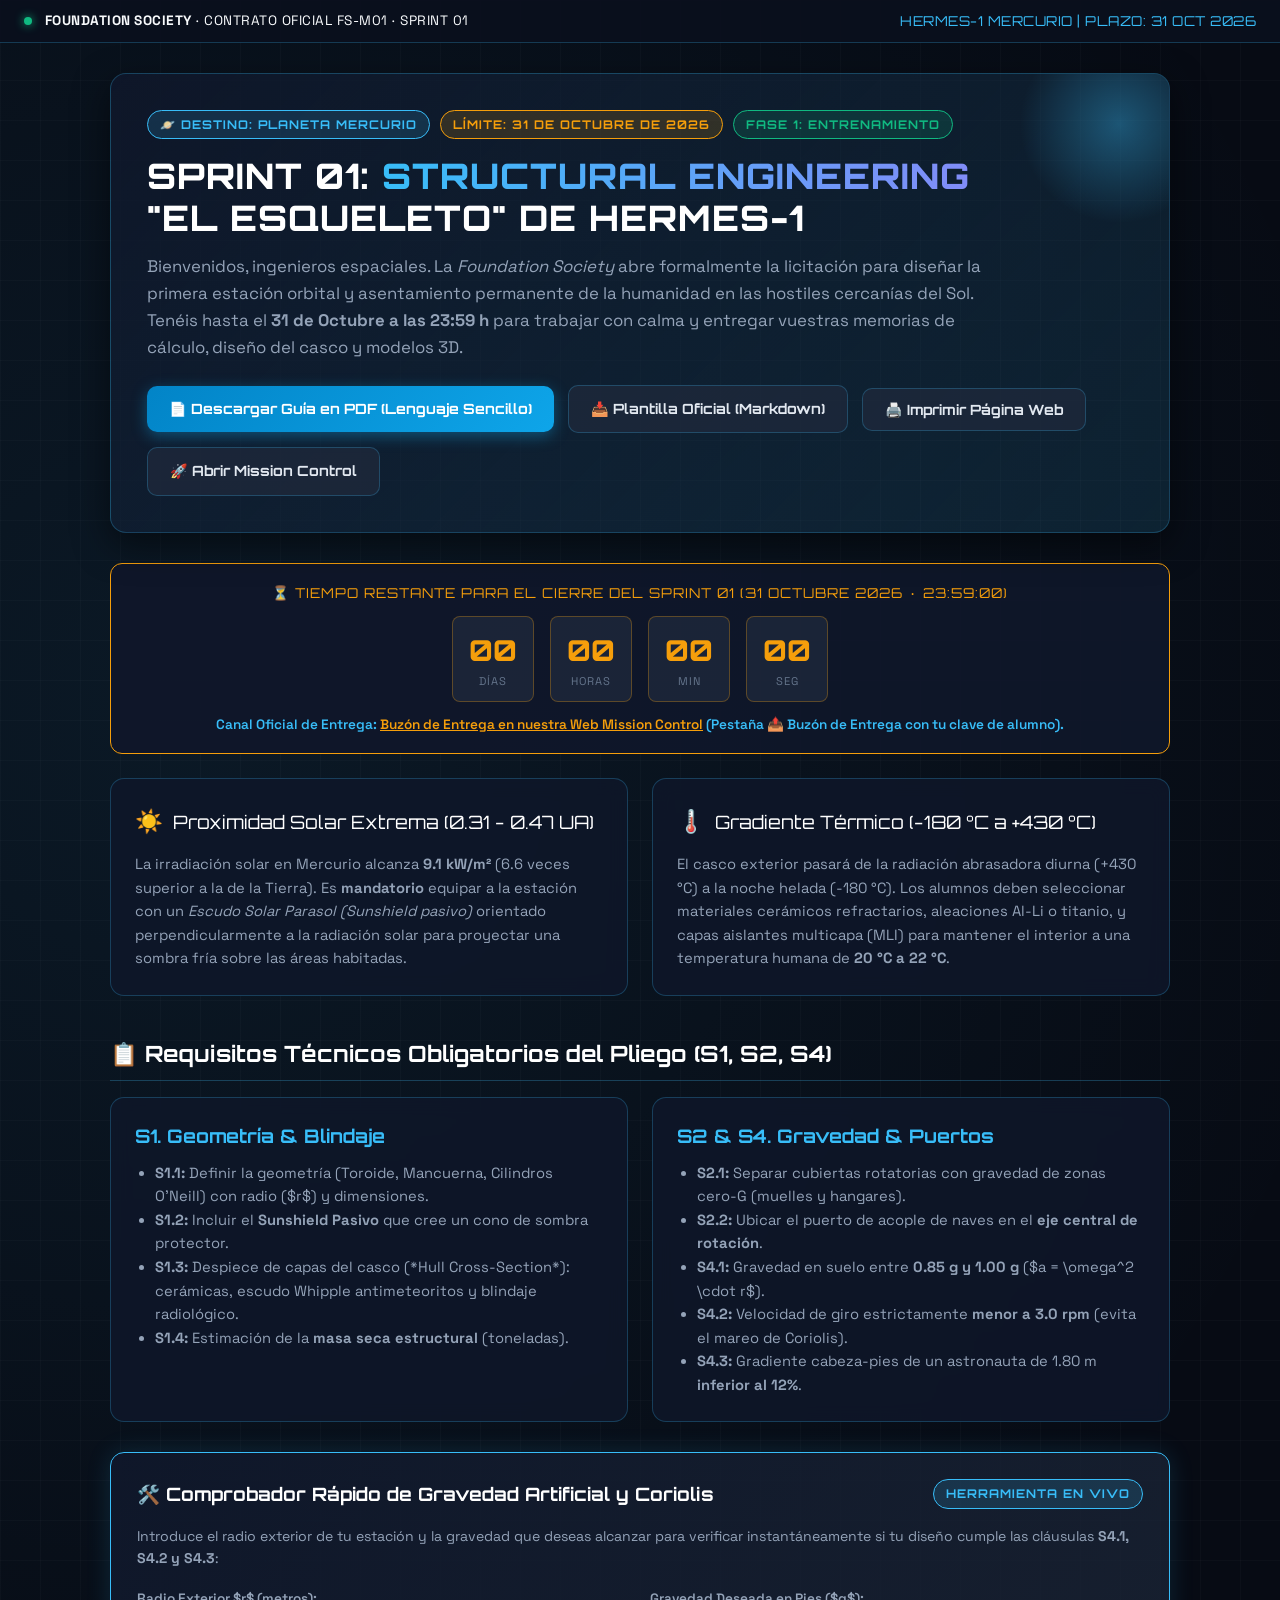
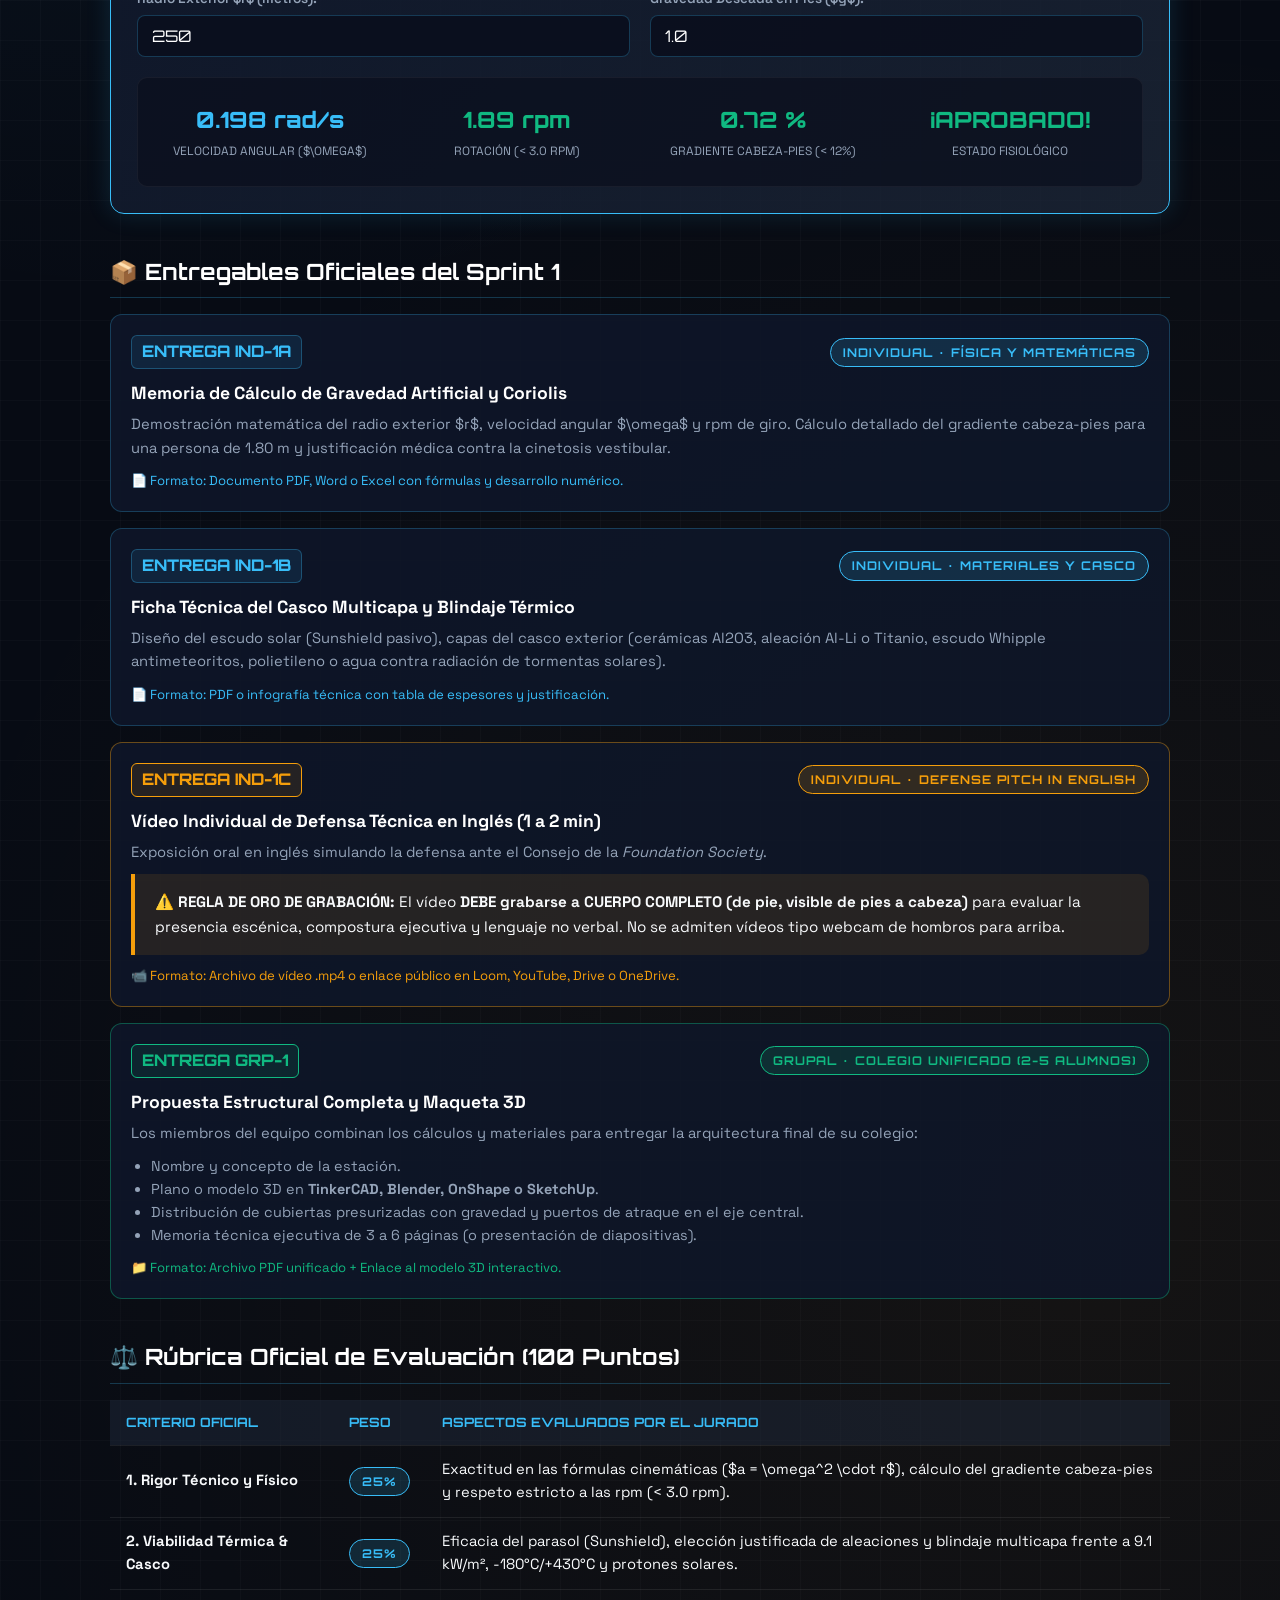
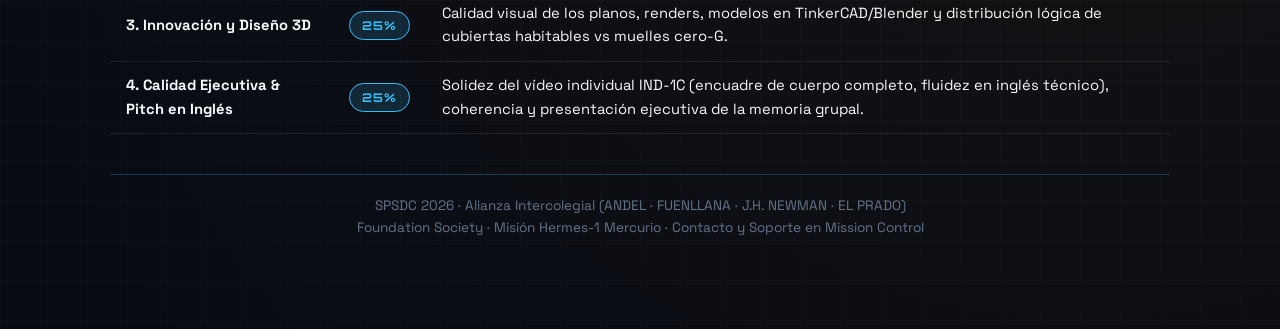
==== GUIA_ESTUDIANTE_SPRINT_01.html @ 2bf773b5 "Actualizacion Sprint 01: Guia Facil Alumnos PDF, pliego oficial 31 octubre y plantilla de entrega" ====
<!DOCTYPE html>
<html lang="es">
<head>
  <meta charset="UTF-8">
  <meta name="viewport" content="width=device-width, initial-scale=1.0">
  <title>SPRINT 01: Structural Engineering · Hermes-1 Mercurio | SPSDC 2026</title>
  
  <!-- Tipografía Aeroespacial Google Fonts -->
  <link rel="preconnect" href="https://fonts.googleapis.com">
  <link rel="preconnect" href="https://fonts.gstatic.com" crossorigin>
  <link href="https://fonts.googleapis.com/css2?family=Orbitron:wght@600;700;800;900&family=Space+Grotesk:wght@400;500;600;700&display=swap" rel="stylesheet">
  
  <style>
    :root {
      --bg-space: #070b14;
      --bg-panel: rgba(15, 23, 42, 0.85);
      --bg-panel-hover: rgba(30, 41, 59, 0.9);
      --cyan-core: #38bdf8;
      --cyan-glow: rgba(56, 189, 248, 0.35);
      --amber-alert: #f59e0b;
      --emerald-safe: #10b981;
      --rose-accent: #f43f5e;
      --text-primary: #f8fafc;
      --text-secondary: #94a3b8;
      --text-muted: #64748b;
      --border-panel: rgba(56, 189, 248, 0.25);
      --font-hud: 'Orbitron', monospace, sans-serif;
      --font-body: 'Space Grotesk', -apple-system, BlinkMacSystemFont, sans-serif;
    }

    * { box-sizing: border-box; margin: 0; padding: 0; }

    body {
      background-color: var(--bg-space);
      background-image: 
        radial-gradient(circle at 15% 20%, rgba(56, 189, 248, 0.08) 0%, transparent 40%),
        radial-gradient(circle at 85% 80%, rgba(245, 158, 11, 0.06) 0%, transparent 40%),
        linear-gradient(rgba(255, 255, 255, 0.02) 1px, transparent 1px),
        linear-gradient(90deg, rgba(255, 255, 255, 0.02) 1px, transparent 1px);
      background-size: 100% 100%, 100% 100%, 40px 40px, 40px 40px;
      color: var(--text-primary);
      font-family: var(--font-body);
      line-height: 1.6;
      padding: 0 0 60px 0;
    }

    /* Top telemetry */
    .top-telemetry {
      background: rgba(10, 15, 29, 0.95);
      border-bottom: 1px solid var(--border-panel);
      padding: 10px 24px;
      display: flex;
      justify-content: space-between;
      align-items: center;
      font-size: 0.85rem;
      letter-spacing: 0.5px;
    }

    .pulse-dot {
      width: 8px;
      height: 8px;
      background: var(--emerald-safe);
      border-radius: 50%;
      display: inline-block;
      margin-right: 8px;
      box-shadow: 0 0 10px var(--emerald-safe);
      animation: pulse 2s infinite;
    }

    @keyframes pulse {
      0%, 100% { opacity: 1; transform: scale(1); }
      50% { opacity: 0.4; transform: scale(1.3); }
    }

    .container {
      max-width: 1100px;
      margin: 30px auto;
      padding: 0 20px;
    }

    /* Hero header */
    .hero {
      background: linear-gradient(135deg, rgba(15, 23, 42, 0.9) 0%, rgba(56, 189, 248, 0.12) 100%);
      border: 1px solid var(--border-panel);
      border-radius: 16px;
      padding: 36px;
      margin-bottom: 30px;
      box-shadow: 0 12px 35px rgba(0, 0, 0, 0.5);
      position: relative;
      overflow: hidden;
    }

    .hero::before {
      content: "";
      position: absolute;
      top: -50px;
      right: -50px;
      width: 200px;
      height: 200px;
      background: radial-gradient(circle, var(--cyan-glow) 0%, transparent 70%);
      pointer-events: none;
    }

    .badge-row {
      display: flex;
      flex-wrap: wrap;
      gap: 10px;
      margin-bottom: 16px;
    }

    .badge {
      display: inline-flex;
      align-items: center;
      padding: 4px 12px;
      border-radius: 20px;
      font-size: 0.75rem;
      font-weight: 700;
      letter-spacing: 1px;
      text-transform: uppercase;
      font-family: var(--font-hud);
      background: rgba(56, 189, 248, 0.15);
      color: var(--cyan-core);
      border: 1px solid var(--cyan-core);
    }

    .badge.amber {
      background: rgba(245, 158, 11, 0.15);
      color: var(--amber-alert);
      border-color: var(--amber-alert);
    }

    .badge.emerald {
      background: rgba(16, 185, 129, 0.15);
      color: var(--emerald-safe);
      border-color: var(--emerald-safe);
    }

    h1 {
      font-family: var(--font-hud);
      font-size: 2.2rem;
      font-weight: 800;
      letter-spacing: 1px;
      line-height: 1.2;
      margin-bottom: 14px;
      color: #fff;
    }

    h1 span {
      background: linear-gradient(90deg, #38bdf8, #818cf8);
      -webkit-background-clip: text;
      -webkit-text-fill-color: transparent;
    }

    .lead-text {
      color: var(--text-secondary);
      font-size: 1.05rem;
      max-width: 850px;
      margin-bottom: 24px;
    }

    /* Action bar */
    .action-bar {
      display: flex;
      flex-wrap: wrap;
      gap: 14px;
      align-items: center;
    }

    .btn {
      display: inline-flex;
      align-items: center;
      gap: 8px;
      padding: 12px 22px;
      border-radius: 10px;
      font-family: var(--font-hud);
      font-size: 0.88rem;
      font-weight: 700;
      text-decoration: none;
      cursor: pointer;
      border: none;
      transition: all 0.25s ease;
    }

    .btn-primary {
      background: linear-gradient(135deg, #0284c7, #0ea5e9);
      color: #fff;
      box-shadow: 0 4px 15px rgba(14, 165, 233, 0.4);
    }

    .btn-primary:hover {
      transform: translateY(-2px);
      box-shadow: 0 6px 20px rgba(14, 165, 233, 0.6);
    }

    .btn-secondary {
      background: rgba(30, 41, 59, 0.8);
      color: #e2e8f0;
      border: 1px solid var(--border-panel);
    }

    .btn-secondary:hover {
      background: rgba(51, 65, 85, 0.9);
      border-color: var(--cyan-core);
    }

    /* Grid & Cards */
    .grid-2 {
      display: grid;
      grid-template-columns: repeat(auto-fit, minmax(320px, 1fr));
      gap: 24px;
      margin-bottom: 30px;
    }

    .card {
      background: var(--bg-panel);
      border: 1px solid var(--border-panel);
      border-radius: 14px;
      padding: 24px;
      backdrop-filter: blur(10px);
      transition: border-color 0.3s;
    }

    .card:hover {
      border-color: var(--cyan-core);
    }

    .card-title {
      font-family: var(--font-hud);
      font-size: 1.15rem;
      color: #fff;
      margin-bottom: 14px;
      display: flex;
      align-items: center;
      gap: 10px;
    }

    .card-title .icon {
      font-size: 1.4rem;
    }

    /* Countdown card */
    .countdown-box {
      background: rgba(15, 23, 42, 0.95);
      border: 1px solid var(--amber-alert);
      border-radius: 12px;
      padding: 18px;
      text-align: center;
      margin-bottom: 24px;
    }

    .cd-digits {
      display: flex;
      justify-content: center;
      gap: 16px;
      margin: 12px 0;
    }

    .cd-unit {
      background: rgba(30, 41, 59, 0.8);
      padding: 10px 16px;
      border-radius: 8px;
      min-width: 65px;
      border: 1px solid rgba(245, 158, 11, 0.3);
    }

    .cd-val {
      font-family: var(--font-hud);
      font-size: 1.8rem;
      font-weight: 800;
      color: var(--amber-alert);
    }

    .cd-lbl {
      font-size: 0.7rem;
      text-transform: uppercase;
      color: var(--text-muted);
      letter-spacing: 1px;
    }

    /* Section styles */
    .section-title {
      font-family: var(--font-hud);
      font-size: 1.4rem;
      color: #fff;
      margin: 40px 0 16px 0;
      padding-bottom: 8px;
      border-bottom: 1px solid var(--border-panel);
      display: flex;
      align-items: center;
      gap: 10px;
    }

    /* Interactive Live Gravity Calculator */
    .calc-container {
      background: linear-gradient(135deg, rgba(15, 23, 42, 0.95), rgba(30, 41, 59, 0.7));
      border: 1px solid var(--cyan-core);
      border-radius: 14px;
      padding: 26px;
      margin: 24px 0;
      box-shadow: 0 0 25px rgba(56, 189, 248, 0.15);
    }

    .calc-inputs {
      display: grid;
      grid-template-columns: repeat(auto-fit, minmax(220px, 1fr));
      gap: 20px;
      margin-bottom: 20px;
    }

    .form-group label {
      display: block;
      font-size: 0.85rem;
      color: var(--text-secondary);
      font-weight: 600;
      margin-bottom: 6px;
    }

    .form-group input {
      width: 100%;
      background: rgba(10, 15, 29, 0.9);
      border: 1px solid var(--border-panel);
      border-radius: 8px;
      padding: 10px 14px;
      color: #fff;
      font-family: var(--font-hud);
      font-size: 1rem;
      outline: none;
      transition: border-color 0.2s;
    }

    .form-group input:focus {
      border-color: var(--cyan-core);
      box-shadow: 0 0 10px var(--cyan-glow);
    }

    .calc-results {
      display: grid;
      grid-template-columns: repeat(auto-fit, minmax(180px, 1fr));
      gap: 14px;
      background: rgba(10, 15, 29, 0.7);
      padding: 16px;
      border-radius: 10px;
      border: 1px solid rgba(255, 255, 255, 0.05);
    }

    .res-item {
      text-align: center;
      padding: 8px;
    }

    .res-val {
      font-family: var(--font-hud);
      font-size: 1.4rem;
      font-weight: 800;
      color: var(--cyan-core);
    }

    .res-val.pass { color: var(--emerald-safe); }
    .res-val.fail { color: var(--rose-accent); }

    .res-label {
      font-size: 0.75rem;
      color: var(--text-secondary);
      text-transform: uppercase;
      margin-top: 4px;
    }

    /* Deliverables Cards */
    .deliv-card {
      background: var(--bg-panel);
      border: 1px solid var(--border-panel);
      border-radius: 12px;
      padding: 20px;
      margin-bottom: 16px;
      position: relative;
    }

    .deliv-header {
      display: flex;
      justify-content: space-between;
      align-items: center;
      margin-bottom: 10px;
      flex-wrap: wrap;
      gap: 8px;
    }

    .deliv-code {
      font-family: var(--font-hud);
      font-weight: 800;
      color: var(--cyan-core);
      font-size: 1rem;
      background: rgba(56, 189, 248, 0.1);
      padding: 3px 10px;
      border-radius: 6px;
      border: 1px solid rgba(56, 189, 248, 0.3);
    }

    /* Tables */
    table {
      width: 100%;
      border-collapse: collapse;
      margin: 16px 0;
      font-size: 0.92rem;
    }

    th, td {
      padding: 12px 16px;
      text-align: left;
      border-bottom: 1px solid rgba(255, 255, 255, 0.08);
    }

    th {
      font-family: var(--font-hud);
      font-size: 0.8rem;
      color: var(--cyan-core);
      text-transform: uppercase;
      background: rgba(30, 41, 59, 0.5);
    }

    tr:hover td {
      background: rgba(255, 255, 255, 0.02);
    }

    .alert-box {
      background: rgba(245, 158, 11, 0.1);
      border-left: 4px solid var(--amber-alert);
      padding: 16px 20px;
      border-radius: 0 10px 10px 0;
      margin: 20px 0;
      font-size: 0.95rem;
    }

    /* Print styles */
    @media print {
      body {
        background: #fff !important;
        color: #000 !important;
      }
      .top-telemetry, .action-bar, .countdown-box, .calc-container, button {
        display: none !important;
      }
      .hero, .card, .deliv-card {
        border: 1px solid #ccc !important;
        box-shadow: none !important;
        background: #fff !important;
        color: #000 !important;
      }
      h1, h2, h3, .card-title, .deliv-code {
        color: #000 !important;
        -webkit-text-fill-color: initial !important;
      }
      .badge {
        border: 1px solid #333 !important;
        color: #000 !important;
      }
      th {
        background: #eee !important;
        color: #000 !important;
      }
    }
  </style>
</head>
<body>

  <!-- Barra de Telemetría Superior -->
  <div class="top-telemetry">
    <div>
      <span class="pulse-dot"></span>
      <strong>FOUNDATION SOCIETY</strong> · CONTRATO OFICIAL FS-M01 · SPRINT 01
    </div>
    <div style="font-family: var(--font-hud); color: var(--cyan-core);">
      HERMES-1 MERCURIO | PLAZO: 31 OCT 2026
    </div>
  </div>

  <div class="container">

    <!-- Hero Card -->
    <div class="hero">
      <div class="badge-row">
        <span class="badge">🪐 DESTINO: PLANETA MERCURIO</span>
        <span class="badge amber">LÍMITE: 31 DE OCTUBRE DE 2026</span>
        <span class="badge emerald">FASE 1: ENTRENAMIENTO</span>
      </div>

      <h1>SPRINT 01: <span>STRUCTURAL ENGINEERING</span><br>"EL ESQUELETO" DE HERMES-1</h1>
      <p class="lead-text">
        Bienvenidos, ingenieros espaciales. La <em>Foundation Society</em> abre formalmente la licitación para diseñar la primera estación orbital y asentamiento permanente de la humanidad en las hostiles cercanías del Sol. Tenéis hasta el <strong>31 de Octubre a las 23:59 h</strong> para trabajar con calma y entregar vuestras memorias de cálculo, diseño del casco y modelos 3D.
      </p>

      <div class="action-bar">
        <a href="GUIA_FACIL_SPRINT_01_ALUMNOS.pdf" target="_blank" class="btn btn-primary">
          📄 Descargar Guía en PDF (Lenguaje Sencillo)
        </a>
        <a href="PLANTILLA_ENTREGA_SPRINT_01_MERCURIO.md" download class="btn btn-secondary">
          📥 Plantilla Oficial (Markdown)
        </a>
        <button onclick="window.print()" class="btn btn-secondary">
          🖨️ Imprimir Página Web
        </button>
        <a href="index.html" class="btn btn-secondary">
          🚀 Abrir Mission Control
        </a>
      </div>
    </div>

    <!-- Panel de Cuenta Atrás -->
    <div class="countdown-box">
      <div style="font-family: var(--font-hud); font-size: 0.85rem; color: var(--amber-alert); letter-spacing: 1px;">
        ⏳ TIEMPO RESTANTE PARA EL CIERRE DEL SPRINT 01 (31 OCTUBRE 2026 · 23:59:00)
      </div>
      <div class="cd-digits">
        <div class="cd-unit">
          <div class="cd-val" id="dDays">--</div>
          <div class="cd-lbl">Días</div>
        </div>
        <div class="cd-unit">
          <div class="cd-val" id="dHours">--</div>
          <div class="cd-lbl">Horas</div>
        </div>
        <div class="cd-unit">
          <div class="cd-val" id="dMins">--</div>
          <div class="cd-lbl">Min</div>
        </div>
        <div class="cd-unit">
          <div class="cd-val" id="dSecs">--</div>
          <div class="cd-lbl">Seg</div>
        </div>
      </div>
      <div style="font-size: 0.85rem; color: var(--cyan-core); font-weight:600;">
        Canal Oficial de Entrega: <a href="index.html" style="color:var(--amber-alert); text-decoration:underline;">Buzón de Entrega en nuestra Web Mission Control</a> (Pestaña 📤 Buzón de Entrega con tu clave de alumno).
      </div>
    </div>

    <!-- Grid de Retos Ambientales -->
    <div class="grid-2">
      <div class="card">
        <div class="card-title">
          <span class="icon">☀️</span> Proximidad Solar Extrema (0.31 - 0.47 UA)
        </div>
        <p style="color:var(--text-secondary); font-size:0.92rem;">
          La irradiación solar en Mercurio alcanza <strong>9.1 kW/m²</strong> (6.6 veces superior a la de la Tierra). Es <strong>mandatorio</strong> equipar a la estación con un <em>Escudo Solar Parasol (Sunshield pasivo)</em> orientado perpendicularmente a la radiación solar para proyectar una sombra fría sobre las áreas habitadas.
        </p>
      </div>

      <div class="card">
        <div class="card-title">
          <span class="icon">🌡️</span> Gradiente Térmico (-180 °C a +430 °C)
        </div>
        <p style="color:var(--text-secondary); font-size:0.92rem;">
          El casco exterior pasará de la radiación abrasadora diurna (+430 °C) a la noche helada (-180 °C). Los alumnos deben seleccionar materiales cerámicos refractarios, aleaciones Al-Li o titanio, y capas aislantes multicapa (MLI) para mantener el interior a una temperatura humana de <strong>20 °C a 22 °C</strong>.
        </p>
      </div>
    </div>

    <!-- Requisitos Funcionales (Shall) -->
    <h2 class="section-title">📋 Requisitos Técnicos Obligatorios del Pliego (S1, S2, S4)</h2>
    
    <div class="grid-2">
      <div class="card">
        <h3 style="color:var(--cyan-core); font-family:var(--font-hud); margin-bottom:10px;">S1. Geometría & Blindaje</h3>
        <ul style="padding-left: 20px; font-size:0.92rem; color:var(--text-secondary);">
          <li><strong>S1.1:</strong> Definir la geometría (Toroide, Mancuerna, Cilindros O'Neill) con radio ($r$) y dimensiones.</li>
          <li><strong>S1.2:</strong> Incluir el <strong>Sunshield Pasivo</strong> que cree un cono de sombra protector.</li>
          <li><strong>S1.3:</strong> Despiece de capas del casco (*Hull Cross-Section*): cerámicas, escudo Whipple antimeteoritos y blindaje radiológico.</li>
          <li><strong>S1.4:</strong> Estimación de la <strong>masa seca estructural</strong> (toneladas).</li>
        </ul>
      </div>

      <div class="card">
        <h3 style="color:var(--cyan-core); font-family:var(--font-hud); margin-bottom:10px;">S2 & S4. Gravedad & Puertos</h3>
        <ul style="padding-left: 20px; font-size:0.92rem; color:var(--text-secondary);">
          <li><strong>S2.1:</strong> Separar cubiertas rotatorias con gravedad de zonas cero-G (muelles y hangares).</li>
          <li><strong>S2.2:</strong> Ubicar el puerto de acople de naves en el <strong>eje central de rotación</strong>.</li>
          <li><strong>S4.1:</strong> Gravedad en suelo entre <strong>0.85 g y 1.00 g</strong> ($a = \omega^2 \cdot r$).</li>
          <li><strong>S4.2:</strong> Velocidad de giro estrictamente <strong>menor a 3.0 rpm</strong> (evita el mareo de Coriolis).</li>
          <li><strong>S4.3:</strong> Gradiente cabeza-pies de un astronauta de 1.80 m <strong>inferior al 12%</strong>.</li>
        </ul>
      </div>
    </div>

    <!-- Calculadora Rápida Interactiva en Vivo -->
    <div class="calc-container">
      <div style="display:flex; justify-content:space-between; align-items:center; margin-bottom:16px; flex-wrap:wrap; gap:10px;">
        <h3 style="font-family:var(--font-hud); color:#fff; font-size:1.15rem;">
          🛠️ Comprobador Rápido de Gravedad Artificial y Coriolis
        </h3>
        <span class="badge">HERRAMIENTA EN VIVO</span>
      </div>
      <p style="color:var(--text-secondary); font-size:0.88rem; margin-bottom:18px;">
        Introduce el radio exterior de tu estación y la gravedad que deseas alcanzar para verificar instantáneamente si tu diseño cumple las cláusulas <strong>S4.1, S4.2 y S4.3</strong>:
      </p>

      <div class="calc-inputs">
        <div class="form-group">
          <label for="inputRadius">Radio Exterior $r$ (metros):</label>
          <input type="number" id="inputRadius" value="250" min="10" max="2000" step="10" oninput="calculateGravity()">
        </div>
        <div class="form-group">
          <label for="inputGravity">Gravedad Deseada en Pies ($g$):</label>
          <input type="number" id="inputGravity" value="1.0" min="0.5" max="1.5" step="0.05" oninput="calculateGravity()">
        </div>
      </div>

      <div class="calc-results">
        <div class="res-item">
          <div class="res-val" id="resOmega">0.198 rad/s</div>
          <div class="res-label">Velocidad Angular ($\omega$)</div>
        </div>
        <div class="res-item">
          <div class="res-val pass" id="resRpm">1.89 rpm</div>
          <div class="res-label">Rotación (< 3.0 rpm)</div>
        </div>
        <div class="res-item">
          <div class="res-val pass" id="resGradient">0.72 %</div>
          <div class="res-label">Gradiente Cabeza-Pies (< 12%)</div>
        </div>
        <div class="res-item">
          <div class="res-val pass" id="resStatus">¡APROBADO!</div>
          <div class="res-label">Estado Fisiológico</div>
        </div>
      </div>
    </div>

    <!-- Guía de Entregables -->
    <h2 class="section-title">📦 Entregables Oficiales del Sprint 1</h2>

    <!-- IND-1A -->
    <div class="deliv-card">
      <div class="deliv-header">
        <span class="deliv-code">ENTREGA IND-1A</span>
        <span class="badge">INDIVIDUAL · FÍSICA Y MATEMÁTICAS</span>
      </div>
      <h3 style="color:#fff; font-size:1.1rem; margin-bottom:6px;">Memoria de Cálculo de Gravedad Artificial y Coriolis</h3>
      <p style="color:var(--text-secondary); font-size:0.92rem; margin-bottom:10px;">
        Demostración matemática del radio exterior $r$, velocidad angular $\omega$ y rpm de giro. Cálculo detallado del gradiente cabeza-pies para una persona de 1.80 m y justificación médica contra la cinetosis vestibular.
      </p>
      <div style="font-size:0.82rem; color:var(--cyan-core);">
        📄 Formato: Documento PDF, Word o Excel con fórmulas y desarrollo numérico.
      </div>
    </div>

    <!-- IND-1B -->
    <div class="deliv-card">
      <div class="deliv-header">
        <span class="deliv-code">ENTREGA IND-1B</span>
        <span class="badge">INDIVIDUAL · MATERIALES Y CASCO</span>
      </div>
      <h3 style="color:#fff; font-size:1.1rem; margin-bottom:6px;">Ficha Técnica del Casco Multicapa y Blindaje Térmico</h3>
      <p style="color:var(--text-secondary); font-size:0.92rem; margin-bottom:10px;">
        Diseño del escudo solar (Sunshield pasivo), capas del casco exterior (cerámicas Al2O3, aleación Al-Li o Titanio, escudo Whipple antimeteoritos, polietileno o agua contra radiación de tormentas solares).
      </p>
      <div style="font-size:0.82rem; color:var(--cyan-core);">
        📄 Formato: PDF o infografía técnica con tabla de espesores y justificación.
      </div>
    </div>

    <!-- IND-1C -->
    <div class="deliv-card" style="border-color: rgba(245, 158, 11, 0.4);">
      <div class="deliv-header">
        <span class="deliv-code" style="color:var(--amber-alert); border-color:var(--amber-alert); background:rgba(245, 158, 11, 0.1);">ENTREGA IND-1C</span>
        <span class="badge amber">INDIVIDUAL · DEFENSE PITCH IN ENGLISH</span>
      </div>
      <h3 style="color:#fff; font-size:1.1rem; margin-bottom:6px;">Vídeo Individual de Defensa Técnica en Inglés (1 a 2 min)</h3>
      <p style="color:var(--text-secondary); font-size:0.92rem; margin-bottom:10px;">
        Exposición oral en inglés simulando la defensa ante el Consejo de la <em>Foundation Society</em>.
      </p>
      <div class="alert-box" style="margin: 10px 0;">
        ⚠️ <strong>REGLA DE ORO DE GRABACIÓN:</strong> El vídeo <strong>DEBE grabarse a CUERPO COMPLETO (de pie, visible de pies a cabeza)</strong> para evaluar la presencia escénica, compostura ejecutiva y lenguaje no verbal. No se admiten vídeos tipo webcam de hombros para arriba.
      </div>
      <div style="font-size:0.82rem; color:var(--amber-alert);">
        📹 Formato: Archivo de vídeo .mp4 o enlace público en Loom, YouTube, Drive o OneDrive.
      </div>
    </div>

    <!-- GRP-1 -->
    <div class="deliv-card" style="border-color: rgba(16, 185, 129, 0.4);">
      <div class="deliv-header">
        <span class="deliv-code" style="color:var(--emerald-safe); border-color:var(--emerald-safe); background:rgba(16, 185, 129, 0.1);">ENTREGA GRP-1</span>
        <span class="badge emerald">GRUPAL · COLEGIO UNIFICADO (2-5 ALUMNOS)</span>
      </div>
      <h3 style="color:#fff; font-size:1.1rem; margin-bottom:6px;">Propuesta Estructural Completa y Maqueta 3D</h3>
      <p style="color:var(--text-secondary); font-size:0.92rem; margin-bottom:10px;">
        Los miembros del equipo combinan los cálculos y materiales para entregar la arquitectura final de su colegio:
      </p>
      <ul style="padding-left:20px; font-size:0.9rem; color:var(--text-secondary); margin-bottom:10px;">
        <li>Nombre y concepto de la estación.</li>
        <li>Plano o modelo 3D en <strong>TinkerCAD, Blender, OnShape o SketchUp</strong>.</li>
        <li>Distribución de cubiertas presurizadas con gravedad y puertos de atraque en el eje central.</li>
        <li>Memoria técnica ejecutiva de 3 a 6 páginas (o presentación de diapositivas).</li>
      </ul>
      <div style="font-size:0.82rem; color:var(--emerald-safe);">
        📁 Formato: Archivo PDF unificado + Enlace al modelo 3D interactivo.
      </div>
    </div>

    <!-- Rúbrica -->
    <h2 class="section-title">⚖️ Rúbrica Oficial de Evaluación (100 Puntos)</h2>
    <table>
      <thead>
        <tr>
          <th>Criterio Oficial</th>
          <th>Peso</th>
          <th>Aspectos Evaluados por el Jurado</th>
        </tr>
      </thead>
      <tbody>
        <tr>
          <td><strong>1. Rigor Técnico y Físico</strong></td>
          <td><span class="badge">25%</span></td>
          <td>Exactitud en las fórmulas cinemáticas ($a = \omega^2 \cdot r$), cálculo del gradiente cabeza-pies y respeto estricto a las rpm (< 3.0 rpm).</td>
        </tr>
        <tr>
          <td><strong>2. Viabilidad Térmica & Casco</strong></td>
          <td><span class="badge">25%</span></td>
          <td>Eficacia del parasol (Sunshield), elección justificada de aleaciones y blindaje multicapa frente a 9.1 kW/m², -180°C/+430°C y protones solares.</td>
        </tr>
        <tr>
          <td><strong>3. Innovación y Diseño 3D</strong></td>
          <td><span class="badge">25%</span></td>
          <td>Calidad visual de los planos, renders, modelos en TinkerCAD/Blender y distribución lógica de cubiertas habitables vs muelles cero-G.</td>
        </tr>
        <tr>
          <td><strong>4. Calidad Ejecutiva & Pitch en Inglés</strong></td>
          <td><span class="badge">25%</span></td>
          <td>Solidez del vídeo individual IND-1C (encuadre de cuerpo completo, fluidez en inglés técnico), coherencia y presentación ejecutiva de la memoria grupal.</td>
        </tr>
      </tbody>
    </table>

    <!-- Footer info -->
    <div style="text-align:center; margin-top:40px; color:var(--text-muted); font-size:0.85rem; border-top:1px solid var(--border-panel); padding-top:20px;">
      SPSDC 2026 · Alianza Intercolegial (ANDEL · FUENLLANA · J.H. NEWMAN · EL PRADO)<br>
      Foundation Society · Misión Hermes-1 Mercurio · Contacto y Soporte en Mission Control
    </div>

  </div>

  <script>
    // Cuenta atrás al 31 de Octubre de 2026, 23:59:00
    const targetDate = new Date(2026, 9, 31, 23, 59, 0).getTime();

    function updateCountdown() {
      const now = new Date().getTime();
      const diff = targetDate - now;

      if (diff <= 0) {
        document.getElementById('dDays').innerText = '00';
        document.getElementById('dHours').innerText = '00';
        document.getElementById('dMins').innerText = '00';
        document.getElementById('dSecs').innerText = '00';
        return;
      }

      const days = Math.floor(diff / (1000 * 60 * 60 * 24));
      const hours = Math.floor((diff % (1000 * 60 * 60 * 24)) / (1000 * 60 * 60));
      const mins = Math.floor((diff % (1000 * 60 * 60)) / (1000 * 60));
      const secs = Math.floor((diff % (1000 * 60)) / 1000);

      document.getElementById('dDays').innerText = String(days).padStart(2, '0');
      document.getElementById('dHours').innerText = String(hours).padStart(2, '0');
      document.getElementById('dMins').innerText = String(mins).padStart(2, '0');
      document.getElementById('dSecs').innerText = String(secs).padStart(2, '0');
    }

    setInterval(updateCountdown, 1000);
    updateCountdown();

    // Calculadora interactiva de Gravedad
    function calculateGravity() {
      const radius = parseFloat(document.getElementById('inputRadius').value) || 250;
      const targetG = parseFloat(document.getElementById('inputGravity').value) || 1.0;

      const a_m_s2 = targetG * 9.81;
      const omega = Math.sqrt(a_m_s2 / radius);
      const rpm = omega * (60 / (2 * Math.PI));
      const gradientPercent = (1.80 / radius) * 100;

      const omegaEl = document.getElementById('resOmega');
      const rpmEl = document.getElementById('resRpm');
      const gradEl = document.getElementById('resGradient');
      const statusEl = document.getElementById('resStatus');

      omegaEl.innerText = omega.toFixed(3) + ' rad/s';
      rpmEl.innerText = rpm.toFixed(2) + ' rpm';
      gradEl.innerText = gradientPercent.toFixed(2) + ' %';

      const rpmPass = rpm < 3.0;
      const gradPass = gradientPercent <= 12.0;

      if (rpmPass) {
        rpmEl.className = 'res-val pass';
      } else {
        rpmEl.className = 'res-val fail';
      }

      if (gradPass) {
        gradEl.className = 'res-val pass';
      } else {
        gradEl.className = 'res-val fail';
      }

      if (rpmPass && gradPass) {
        statusEl.innerText = '¡APROBADO!';
        statusEl.className = 'res-val pass';
      } else {
        statusEl.innerText = 'RECHAZADO';
        statusEl.className = 'res-val fail';
      }
    }

    calculateGravity();
  </script>
</body>
</html>
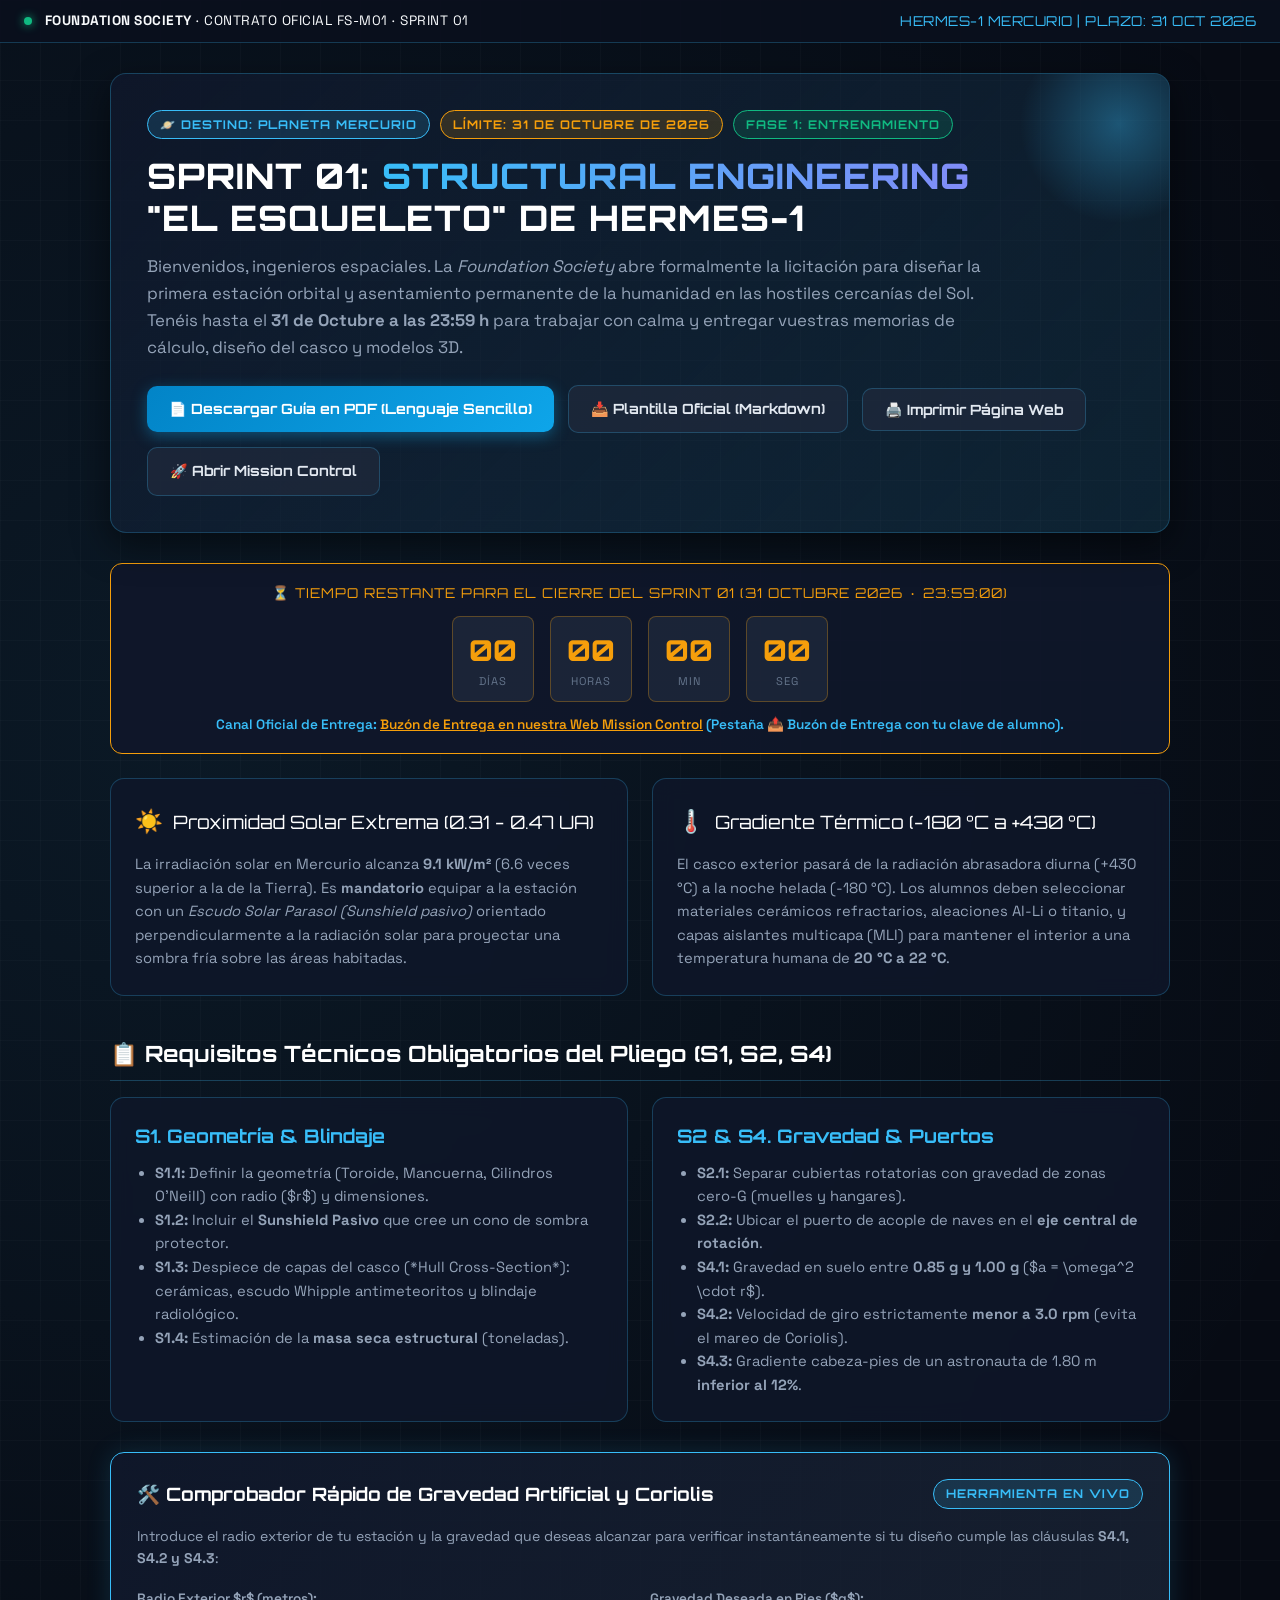
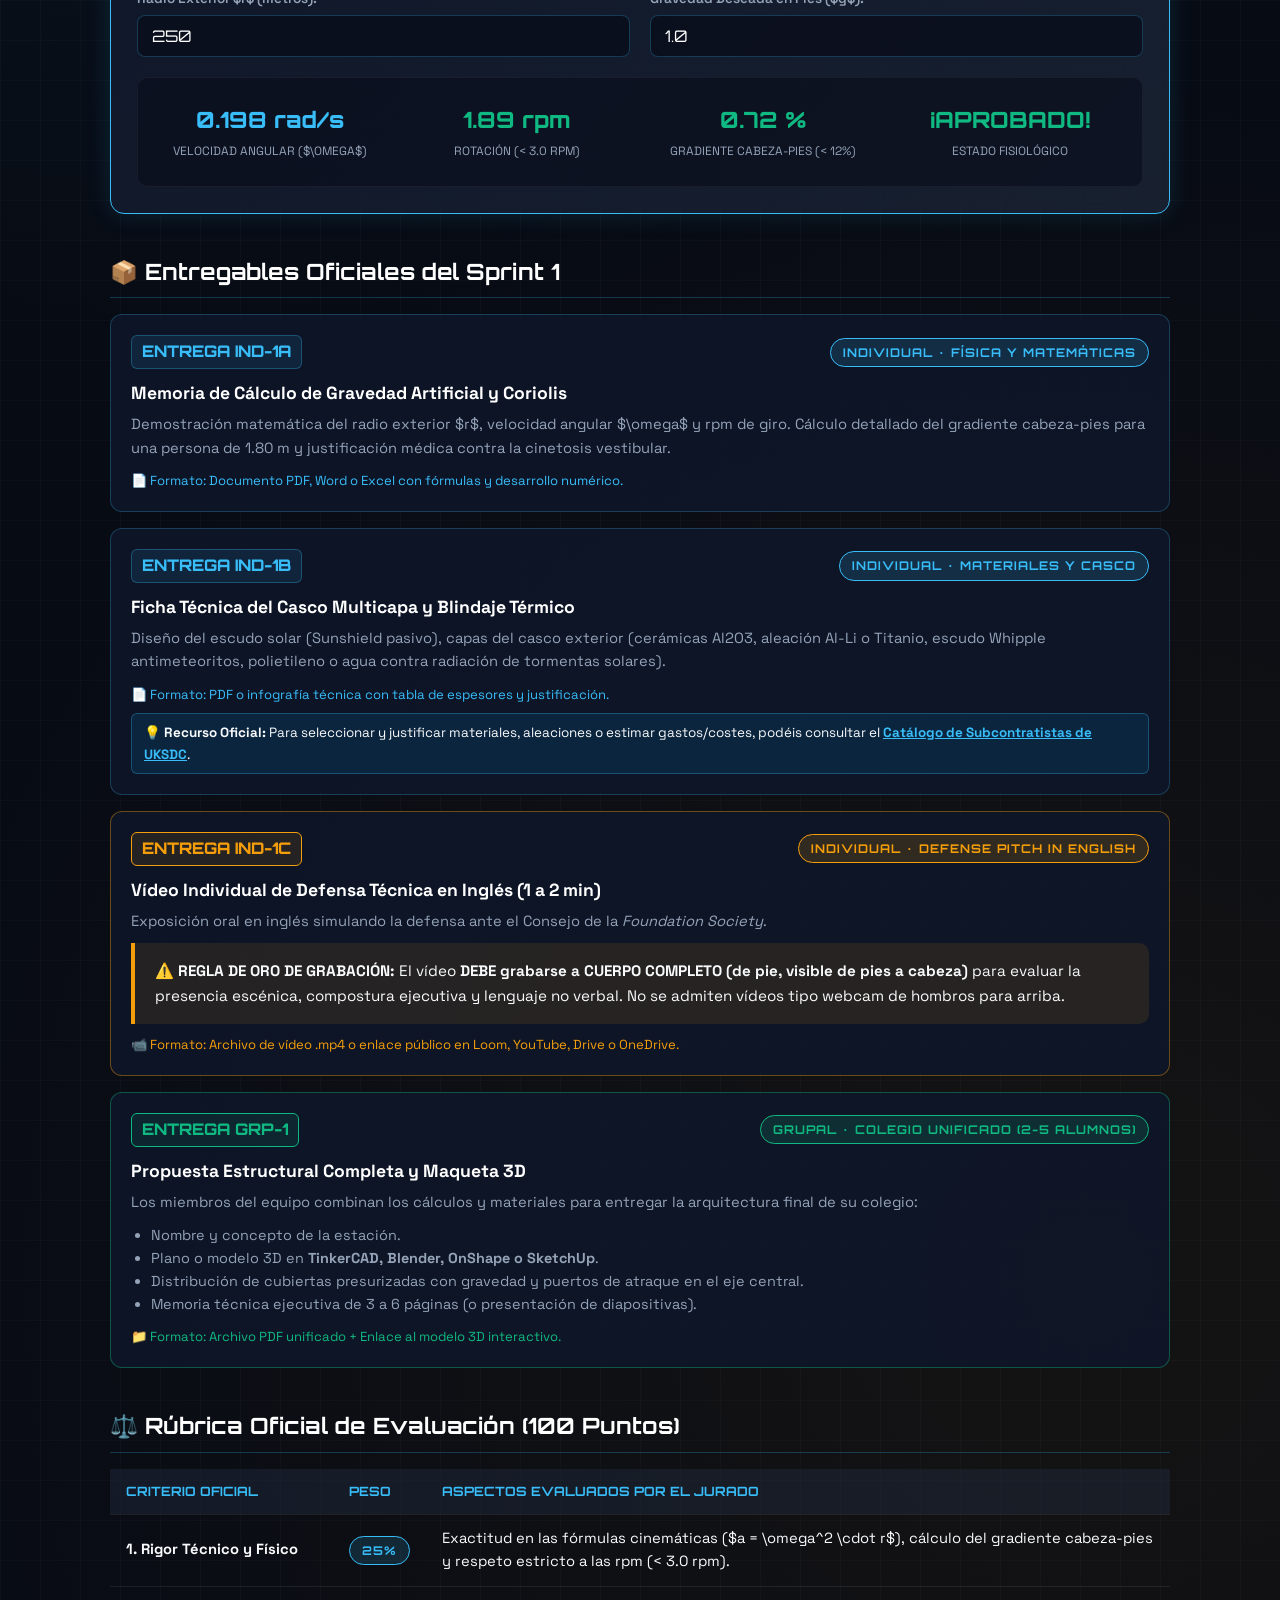
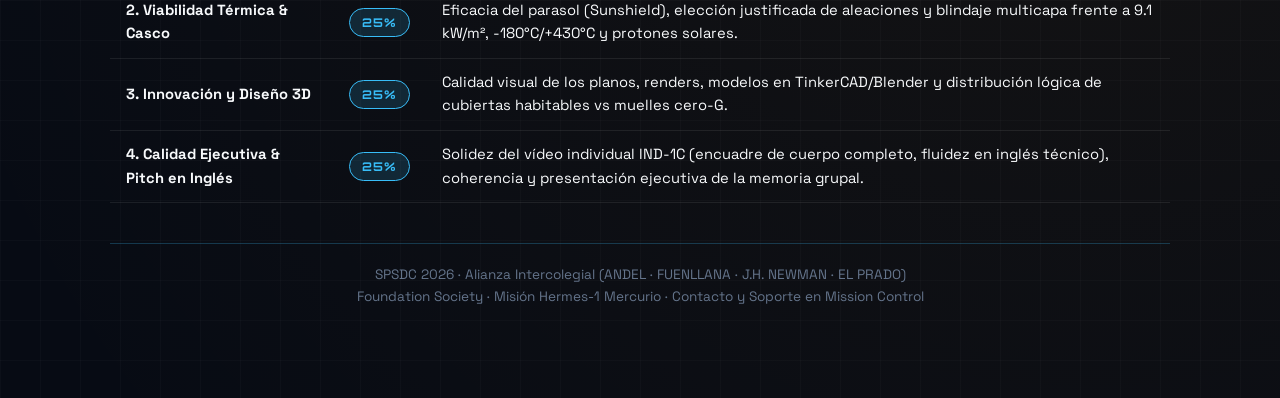
==== commit 4f5ebda3: "Anadir catalogo de subcontratistas UKSDC para justificar materiales y gastos" ====
--- a/GUIA_ESTUDIANTE_SPRINT_01.html
+++ b/GUIA_ESTUDIANTE_SPRINT_01.html
@@ -650,8 +650,11 @@
       <p style="color:var(--text-secondary); font-size:0.92rem; margin-bottom:10px;">
         Diseño del escudo solar (Sunshield pasivo), capas del casco exterior (cerámicas Al2O3, aleación Al-Li o Titanio, escudo Whipple antimeteoritos, polietileno o agua contra radiación de tormentas solares).
       </p>
-      <div style="font-size:0.82rem; color:var(--cyan-core);">
+      <div style="font-size:0.82rem; color:var(--cyan-core); margin-bottom:8px;">
         📄 Formato: PDF o infografía técnica con tabla de espesores y justificación.
+      </div>
+      <div style="font-size:0.84rem; background:rgba(2,132,199,0.15); padding:8px 12px; border-radius:6px; border:1px solid rgba(56,189,248,0.3);">
+        💡 <strong>Recurso Oficial:</strong> Para seleccionar y justificar materiales, aleaciones o estimar gastos/costes, podéis consultar el <a href="https://uksdc.org/competition-resources/subcontractors/" target="_blank" style="color:var(--cyan-core); font-weight:700; text-decoration:underline;">Catálogo de Subcontratistas de UKSDC</a>.
       </div>
     </div>
 
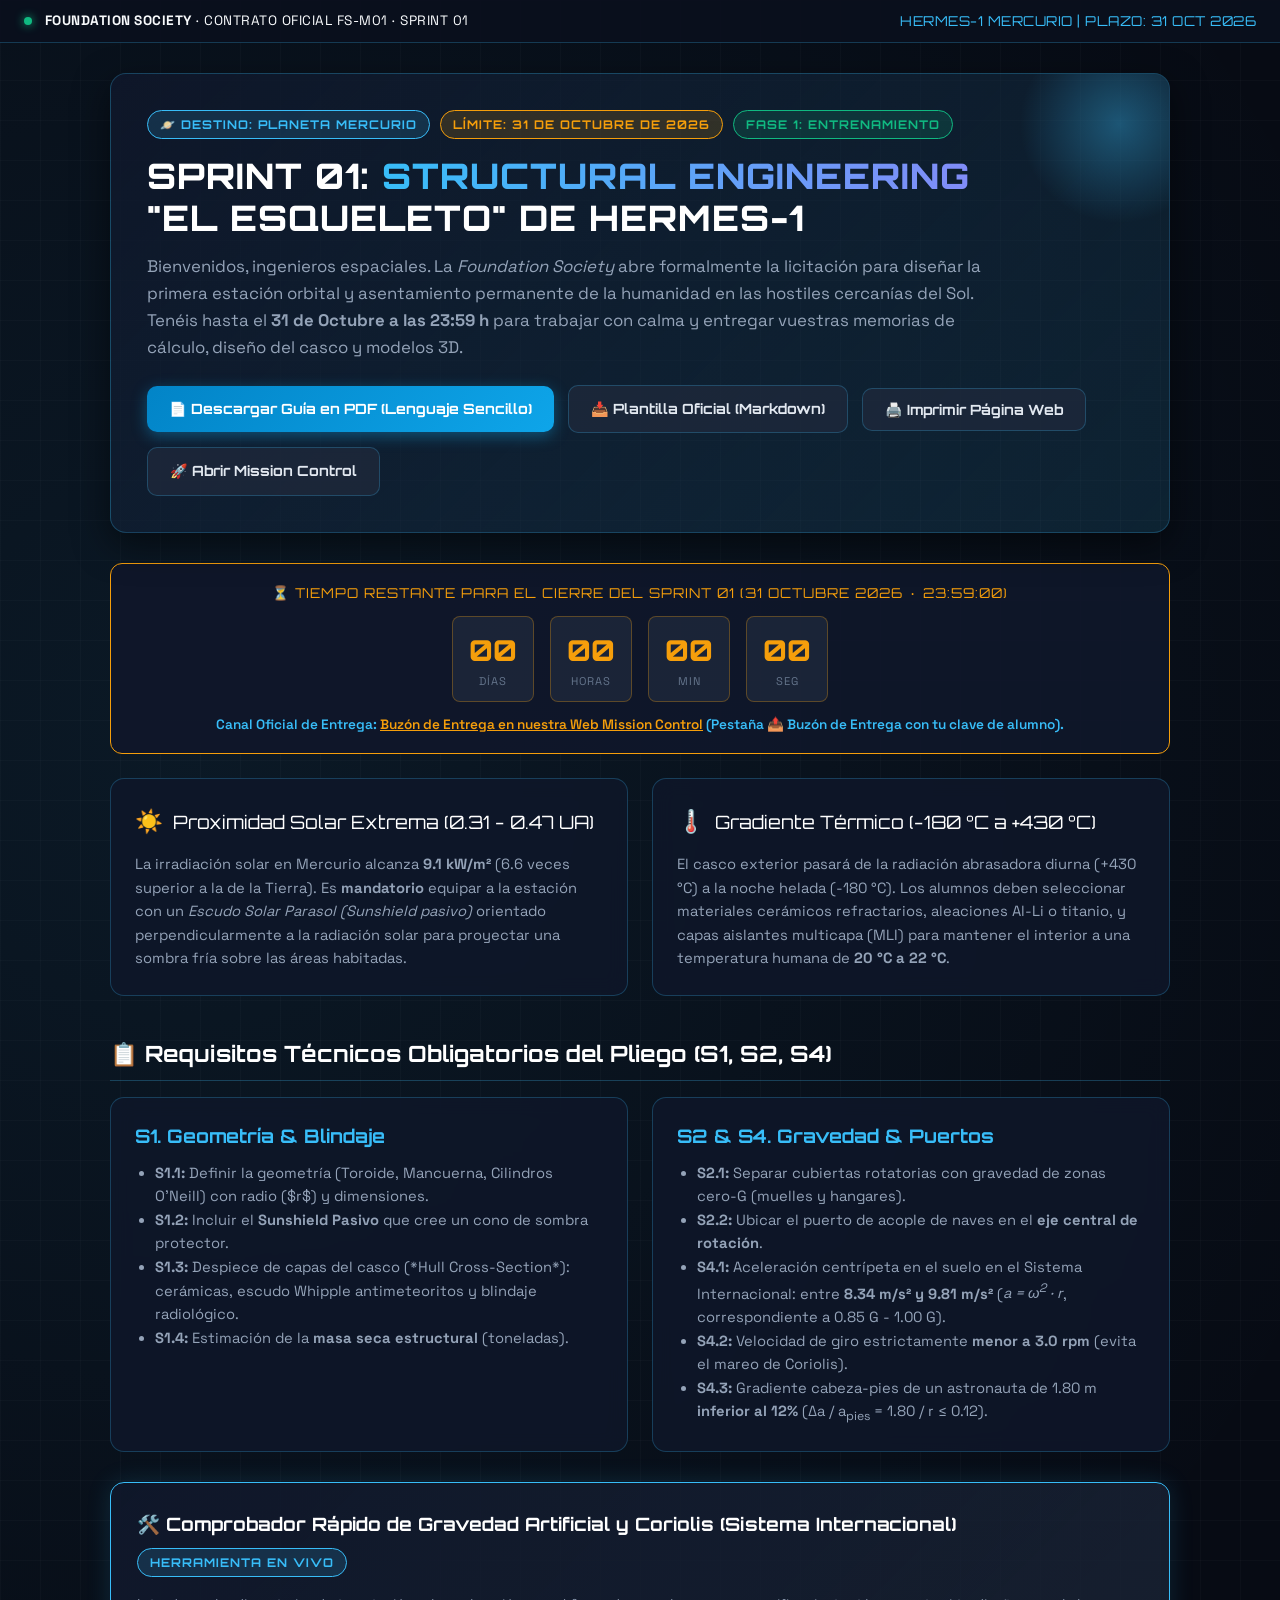
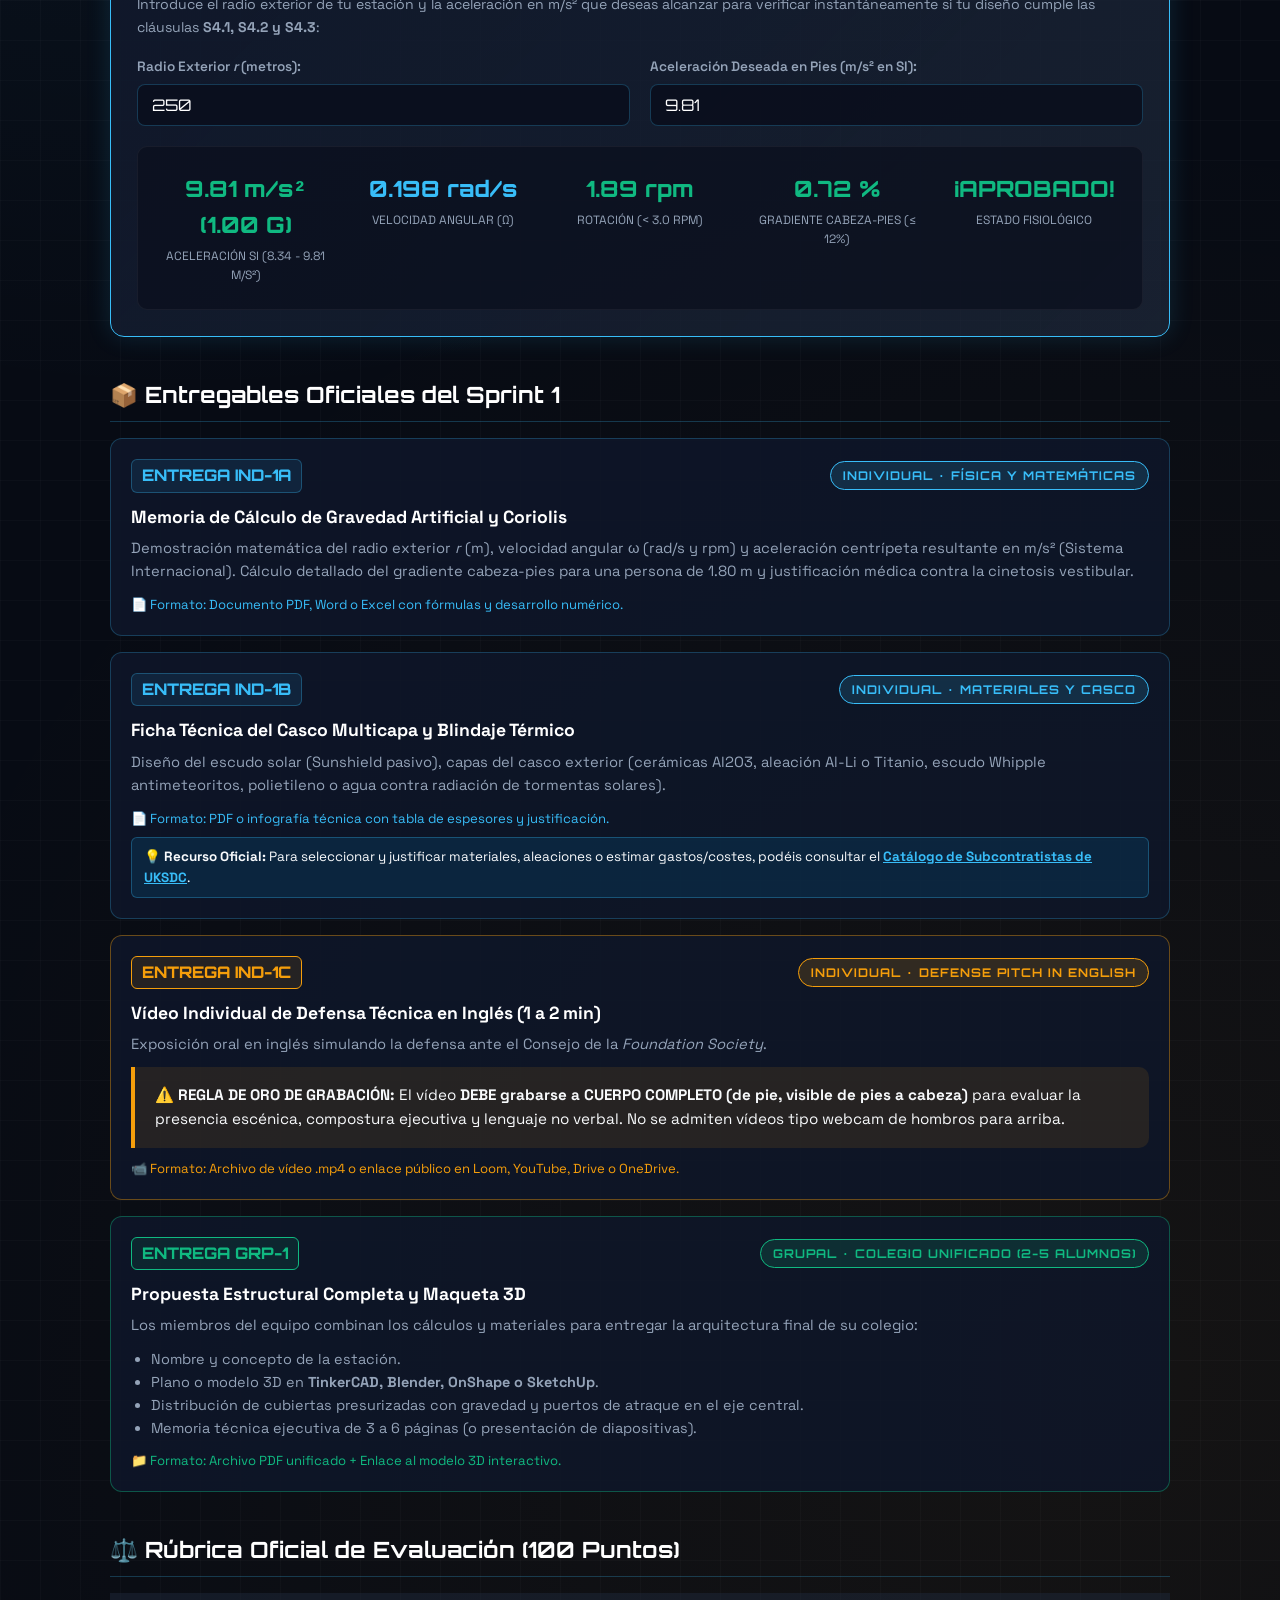
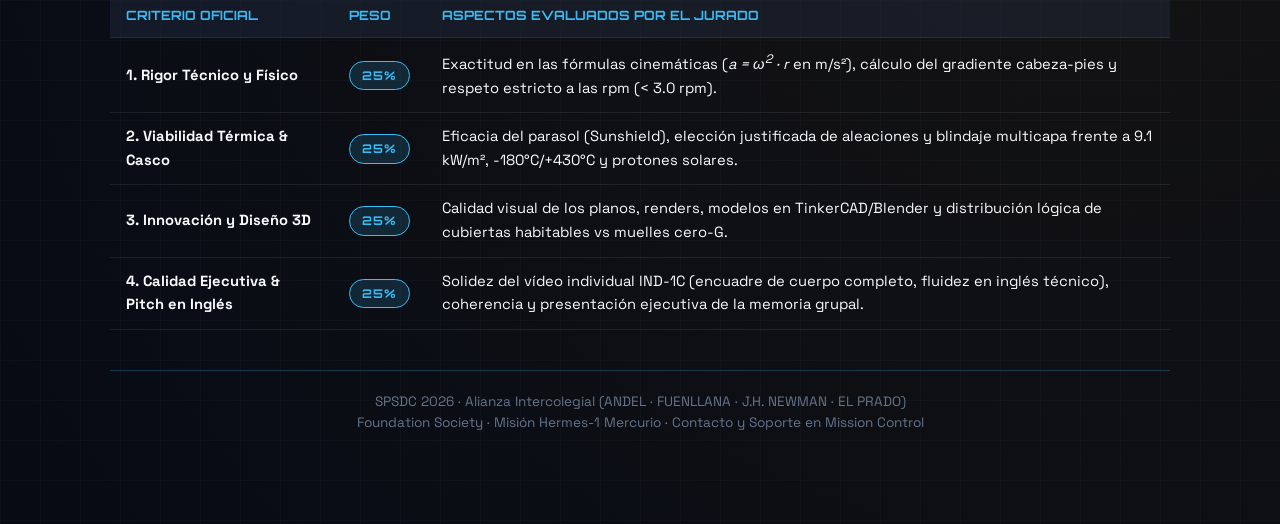
==== commit 4998430d: "Corregir formulas en la web y fijar Sistema Internacional (m/s2) como unidad obligatoria de gravedad" ====
--- a/GUIA_ESTUDIANTE_SPRINT_01.html
+++ b/GUIA_ESTUDIANTE_SPRINT_01.html
@@ -572,9 +572,9 @@
         <ul style="padding-left: 20px; font-size:0.92rem; color:var(--text-secondary);">
           <li><strong>S2.1:</strong> Separar cubiertas rotatorias con gravedad de zonas cero-G (muelles y hangares).</li>
           <li><strong>S2.2:</strong> Ubicar el puerto de acople de naves en el <strong>eje central de rotación</strong>.</li>
-          <li><strong>S4.1:</strong> Gravedad en suelo entre <strong>0.85 g y 1.00 g</strong> ($a = \omega^2 \cdot r$).</li>
+          <li><strong>S4.1:</strong> Aceleración centrípeta en el suelo en el Sistema Internacional: entre <strong>8.34 m/s² y 9.81 m/s²</strong> (<em>a = &omega;<sup>2</sup> &middot; r</em>, correspondiente a 0.85 G - 1.00 G).</li>
           <li><strong>S4.2:</strong> Velocidad de giro estrictamente <strong>menor a 3.0 rpm</strong> (evita el mareo de Coriolis).</li>
-          <li><strong>S4.3:</strong> Gradiente cabeza-pies de un astronauta de 1.80 m <strong>inferior al 12%</strong>.</li>
+          <li><strong>S4.3:</strong> Gradiente cabeza-pies de un astronauta de 1.80 m <strong>inferior al 12%</strong> (&Delta;a / a<sub>pies</sub> = 1.80 / r &le; 0.12).</li>
         </ul>
       </div>
     </div>
@@ -583,37 +583,41 @@
     <div class="calc-container">
       <div style="display:flex; justify-content:space-between; align-items:center; margin-bottom:16px; flex-wrap:wrap; gap:10px;">
         <h3 style="font-family:var(--font-hud); color:#fff; font-size:1.15rem;">
-          🛠️ Comprobador Rápido de Gravedad Artificial y Coriolis
+          🛠️ Comprobador Rápido de Gravedad Artificial y Coriolis (Sistema Internacional)
         </h3>
         <span class="badge">HERRAMIENTA EN VIVO</span>
       </div>
       <p style="color:var(--text-secondary); font-size:0.88rem; margin-bottom:18px;">
-        Introduce el radio exterior de tu estación y la gravedad que deseas alcanzar para verificar instantáneamente si tu diseño cumple las cláusulas <strong>S4.1, S4.2 y S4.3</strong>:
+        Introduce el radio exterior de tu estación y la aceleración en m/s² que deseas alcanzar para verificar instantáneamente si tu diseño cumple las cláusulas <strong>S4.1, S4.2 y S4.3</strong>:
       </p>
 
       <div class="calc-inputs">
         <div class="form-group">
-          <label for="inputRadius">Radio Exterior $r$ (metros):</label>
+          <label for="inputRadius">Radio Exterior <em>r</em> (metros):</label>
           <input type="number" id="inputRadius" value="250" min="10" max="2000" step="10" oninput="calculateGravity()">
         </div>
         <div class="form-group">
-          <label for="inputGravity">Gravedad Deseada en Pies ($g$):</label>
-          <input type="number" id="inputGravity" value="1.0" min="0.5" max="1.5" step="0.05" oninput="calculateGravity()">
+          <label for="inputGravity">Aceleración Deseada en Pies (m/s² en SI):</label>
+          <input type="number" id="inputGravity" value="9.81" min="5.0" max="15.0" step="0.1" oninput="calculateGravity()">
         </div>
       </div>
 
       <div class="calc-results">
         <div class="res-item">
+          <div class="res-val pass" id="resAccel">9.81 m/s²</div>
+          <div class="res-label">Aceleración SI (8.34 - 9.81 m/s²)</div>
+        </div>
+        <div class="res-item">
           <div class="res-val" id="resOmega">0.198 rad/s</div>
-          <div class="res-label">Velocidad Angular ($\omega$)</div>
+          <div class="res-label">Velocidad Angular (&omega;)</div>
         </div>
         <div class="res-item">
           <div class="res-val pass" id="resRpm">1.89 rpm</div>
-          <div class="res-label">Rotación (< 3.0 rpm)</div>
+          <div class="res-label">Rotación (&lt; 3.0 rpm)</div>
         </div>
         <div class="res-item">
           <div class="res-val pass" id="resGradient">0.72 %</div>
-          <div class="res-label">Gradiente Cabeza-Pies (< 12%)</div>
+          <div class="res-label">Gradiente Cabeza-Pies (&le; 12%)</div>
         </div>
         <div class="res-item">
           <div class="res-val pass" id="resStatus">¡APROBADO!</div>
@@ -633,7 +637,7 @@
       </div>
       <h3 style="color:#fff; font-size:1.1rem; margin-bottom:6px;">Memoria de Cálculo de Gravedad Artificial y Coriolis</h3>
       <p style="color:var(--text-secondary); font-size:0.92rem; margin-bottom:10px;">
-        Demostración matemática del radio exterior $r$, velocidad angular $\omega$ y rpm de giro. Cálculo detallado del gradiente cabeza-pies para una persona de 1.80 m y justificación médica contra la cinetosis vestibular.
+        Demostración matemática del radio exterior <em>r</em> (m), velocidad angular &omega; (rad/s y rpm) y aceleración centrípeta resultante en m/s² (Sistema Internacional). Cálculo detallado del gradiente cabeza-pies para una persona de 1.80 m y justificación médica contra la cinetosis vestibular.
       </p>
       <div style="font-size:0.82rem; color:var(--cyan-core);">
         📄 Formato: Documento PDF, Word o Excel con fórmulas y desarrollo numérico.
@@ -711,7 +715,7 @@
         <tr>
           <td><strong>1. Rigor Técnico y Físico</strong></td>
           <td><span class="badge">25%</span></td>
-          <td>Exactitud en las fórmulas cinemáticas ($a = \omega^2 \cdot r$), cálculo del gradiente cabeza-pies y respeto estricto a las rpm (< 3.0 rpm).</td>
+          <td>Exactitud en las fórmulas cinemáticas (<em>a = &omega;<sup>2</sup> &middot; r</em> en m/s²), cálculo del gradiente cabeza-pies y respeto estricto a las rpm (&lt; 3.0 rpm).</td>
         </tr>
         <tr>
           <td><strong>2. Viabilidad Térmica & Casco</strong></td>
@@ -769,43 +773,41 @@
     setInterval(updateCountdown, 1000);
     updateCountdown();
 
-    // Calculadora interactiva de Gravedad
+    // Calculadora interactiva de Gravedad (Sistema Internacional)
     function calculateGravity() {
       const radius = parseFloat(document.getElementById('inputRadius').value) || 250;
-      const targetG = parseFloat(document.getElementById('inputGravity').value) || 1.0;
-
-      const a_m_s2 = targetG * 9.81;
-      const omega = Math.sqrt(a_m_s2 / radius);
+      const targetA = parseFloat(document.getElementById('inputGravity').value) || 9.81; // m/s² en el SI
+
+      const omega = Math.sqrt(targetA / radius);
       const rpm = omega * (60 / (2 * Math.PI));
       const gradientPercent = (1.80 / radius) * 100;
-
+      const gEquivalent = targetA / 9.80665;
+
+      const accelEl = document.getElementById('resAccel');
       const omegaEl = document.getElementById('resOmega');
       const rpmEl = document.getElementById('resRpm');
       const gradEl = document.getElementById('resGradient');
       const statusEl = document.getElementById('resStatus');
 
+      accelEl.innerText = targetA.toFixed(2) + ' m/s² (' + gEquivalent.toFixed(2) + ' G)';
       omegaEl.innerText = omega.toFixed(3) + ' rad/s';
       rpmEl.innerText = rpm.toFixed(2) + ' rpm';
       gradEl.innerText = gradientPercent.toFixed(2) + ' %';
 
+      const accelPass = targetA >= 8.34 && targetA <= 9.81;
       const rpmPass = rpm < 3.0;
       const gradPass = gradientPercent <= 12.0;
 
-      if (rpmPass) {
-        rpmEl.className = 'res-val pass';
-      } else {
-        rpmEl.className = 'res-val fail';
-      }
-
-      if (gradPass) {
-        gradEl.className = 'res-val pass';
-      } else {
-        gradEl.className = 'res-val fail';
-      }
-
-      if (rpmPass && gradPass) {
+      accelEl.className = accelPass ? 'res-val pass' : 'res-val';
+      rpmEl.className = rpmPass ? 'res-val pass' : 'res-val fail';
+      gradEl.className = gradPass ? 'res-val pass' : 'res-val fail';
+
+      if (rpmPass && gradPass && accelPass) {
         statusEl.innerText = '¡APROBADO!';
         statusEl.className = 'res-val pass';
+      } else if (!accelPass && (rpmPass && gradPass)) {
+        statusEl.innerText = 'FUERA DE RANGO SI';
+        statusEl.className = 'res-val fail';
       } else {
         statusEl.innerText = 'RECHAZADO';
         statusEl.className = 'res-val fail';
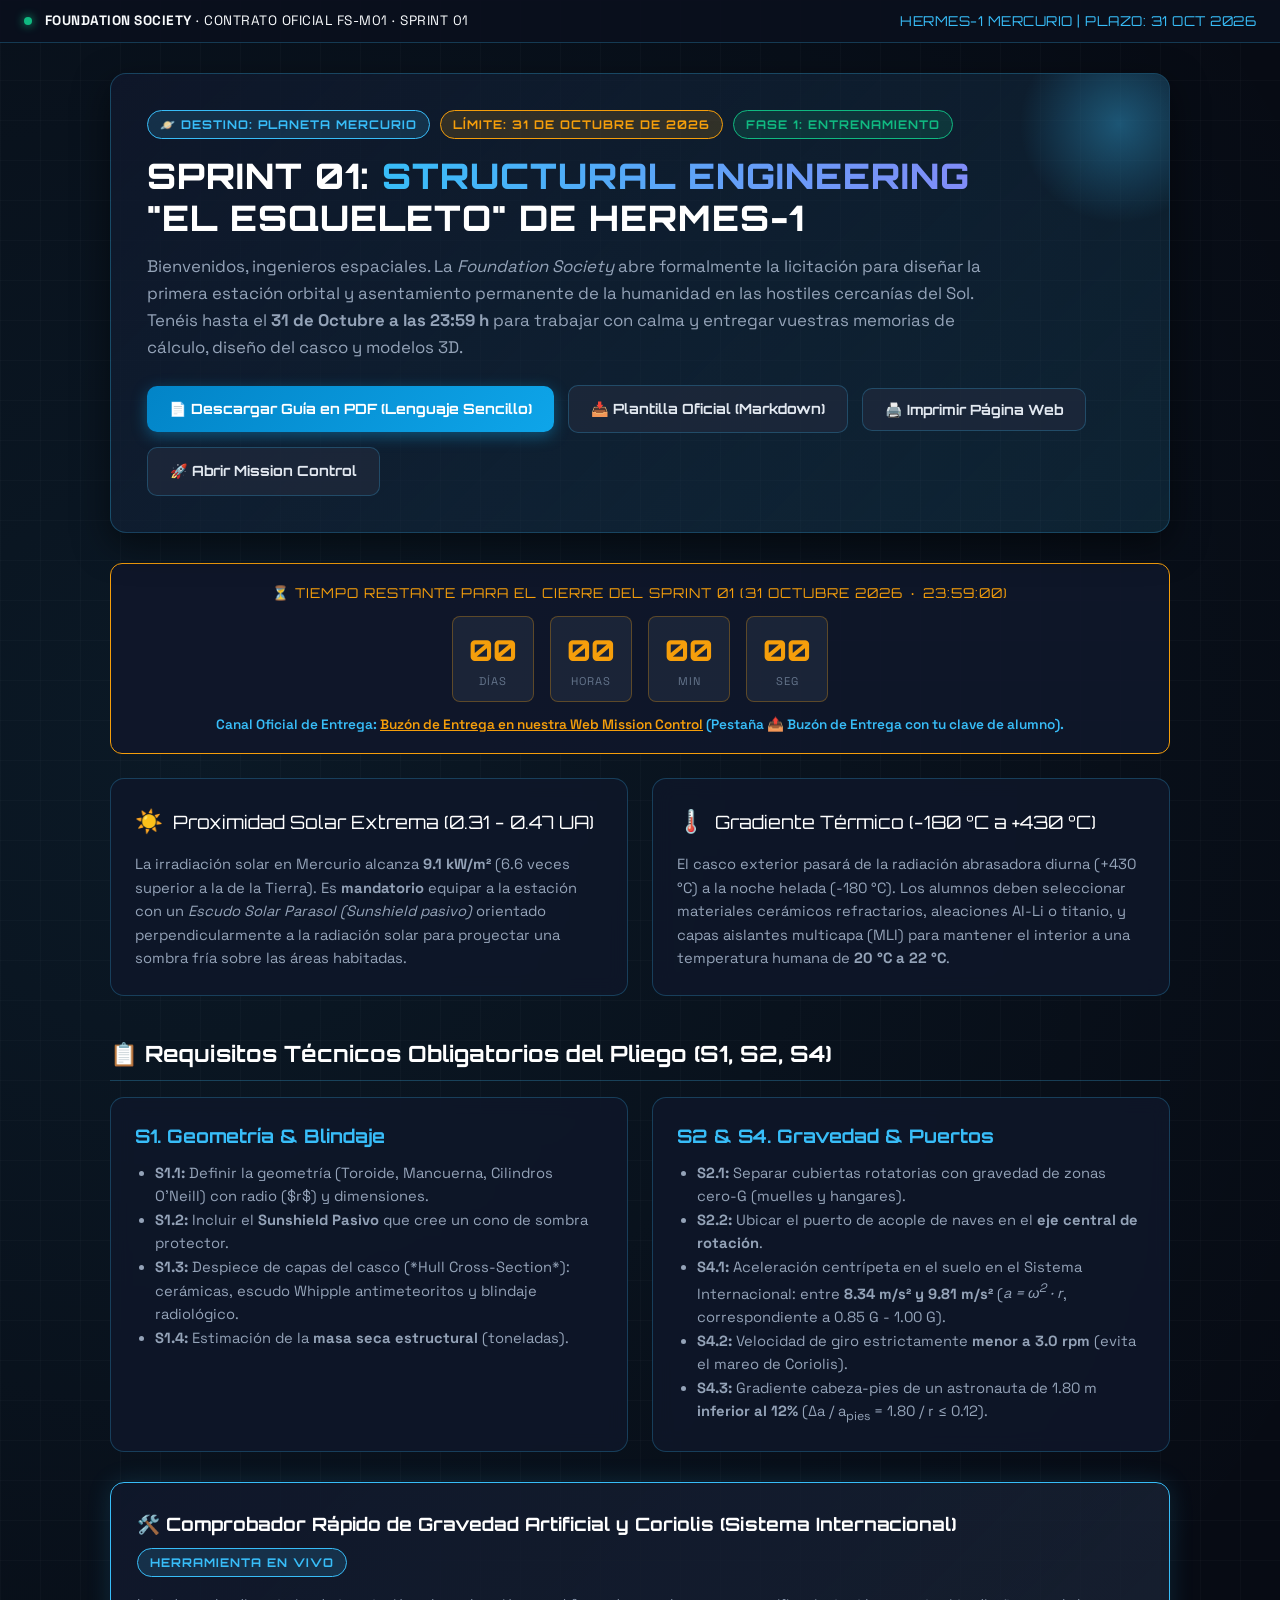
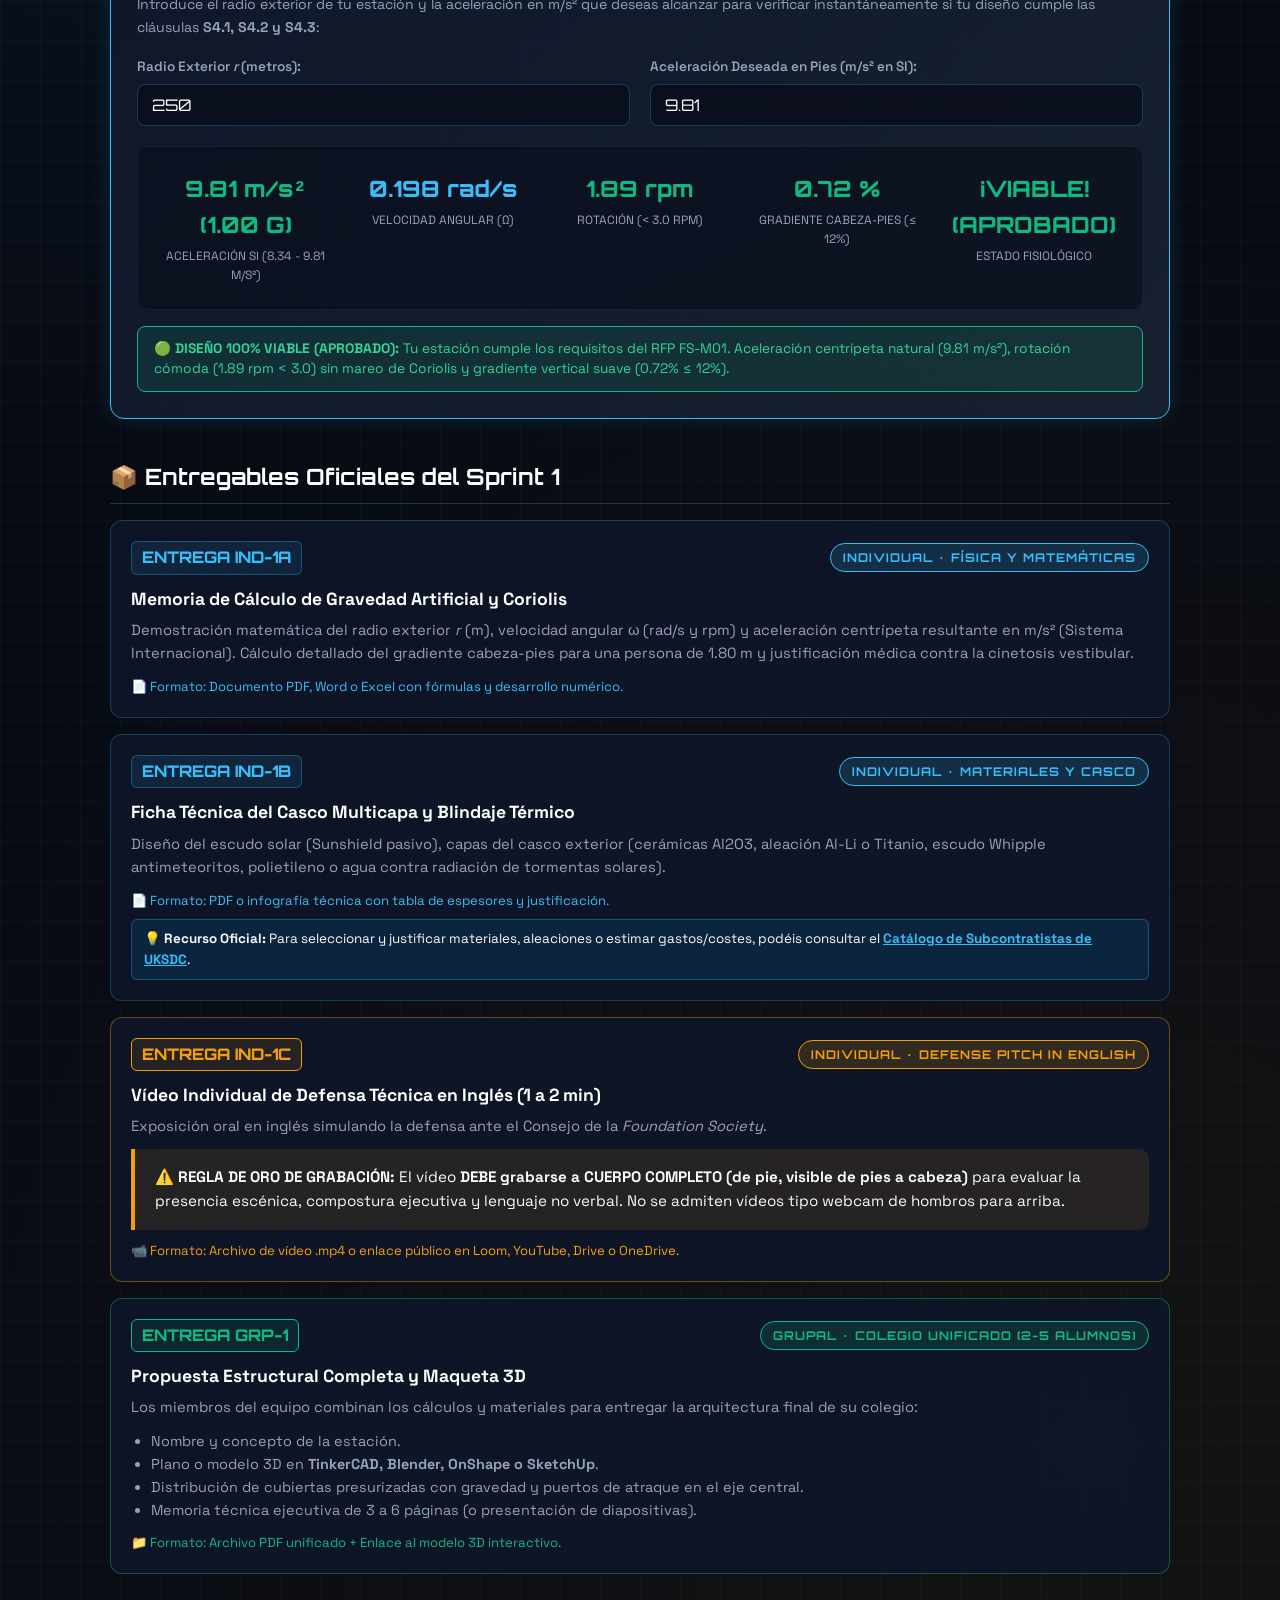
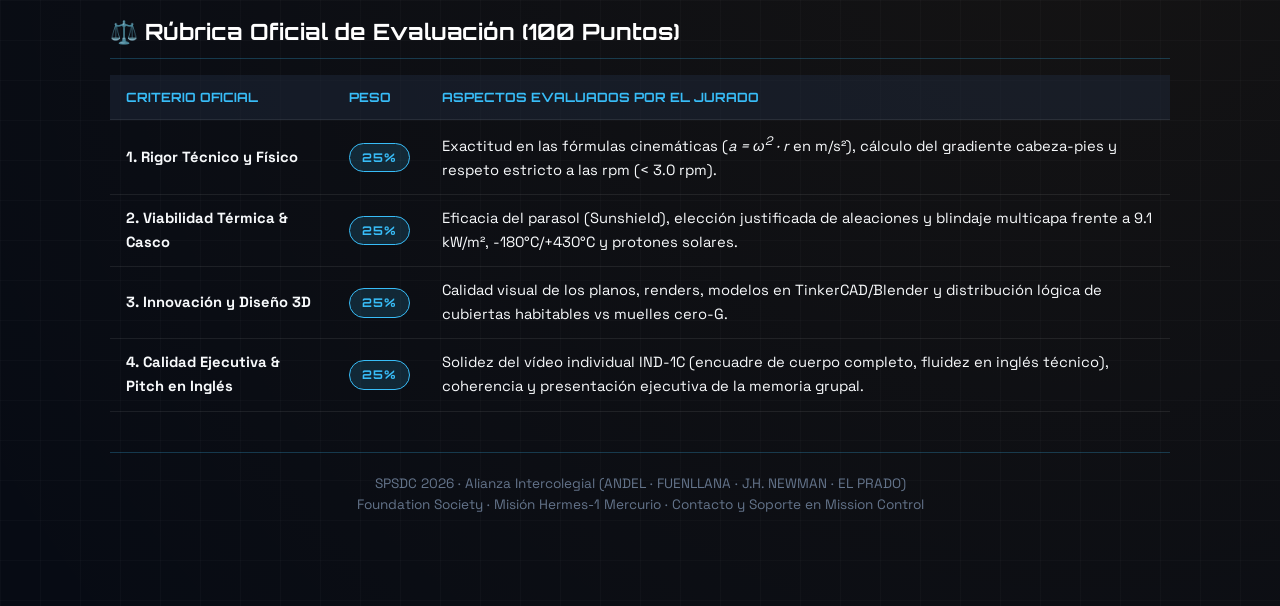
==== commit 185746b9: "Implementar diagnostico interactivo de viabilidad medica y fisica en las calculadoras de gravedad" ====
--- a/GUIA_ESTUDIANTE_SPRINT_01.html
+++ b/GUIA_ESTUDIANTE_SPRINT_01.html
@@ -623,6 +623,11 @@
           <div class="res-val pass" id="resStatus">¡APROBADO!</div>
           <div class="res-label">Estado Fisiológico</div>
         </div>
+      </div>
+
+      <!-- Diagnóstico y Explicación de Viabilidad -->
+      <div id="calcFeedbackBox" style="margin-top:16px; padding:12px 16px; border-radius:8px; font-size:0.86rem; line-height:1.45; background:rgba(16,185,129,0.12); border:1px solid var(--emerald-safe); color:#34d399;">
+        🟢 <strong>PROPUESTA 100% VIABLE:</strong> Cumple todas las cláusulas del pliego oficial RFP.
       </div>
     </div>
 
@@ -802,15 +807,39 @@
       rpmEl.className = rpmPass ? 'res-val pass' : 'res-val fail';
       gradEl.className = gradPass ? 'res-val pass' : 'res-val fail';
 
+      const feedbackBox = document.getElementById('calcFeedbackBox');
       if (rpmPass && gradPass && accelPass) {
-        statusEl.innerText = '¡APROBADO!';
+        statusEl.innerText = '¡VIABLE! (APROBADO)';
         statusEl.className = 'res-val pass';
-      } else if (!accelPass && (rpmPass && gradPass)) {
-        statusEl.innerText = 'FUERA DE RANGO SI';
+        if (feedbackBox) {
+          feedbackBox.style.background = 'rgba(16,185,129,0.12)';
+          feedbackBox.style.borderColor = 'var(--emerald-safe)';
+          feedbackBox.style.color = '#34d399';
+          feedbackBox.innerHTML = `🟢 <strong>DISEÑO 100% VIABLE (APROBADO):</strong> Tu estación cumple los requisitos del RFP FS-M01. Aceleración centrípeta natural (${targetA.toFixed(2)} m/s²), rotación cómoda (${rpm.toFixed(2)} rpm &lt; 3.0) sin mareo de Coriolis y gradiente vertical suave (${gradientPercent.toFixed(2)}% &le; 12%).`;
+        }
+      } else {
+        statusEl.innerText = 'NO VIABLE (RECHAZADO)';
         statusEl.className = 'res-val fail';
-      } else {
-        statusEl.innerText = 'RECHAZADO';
-        statusEl.className = 'res-val fail';
+        if (feedbackBox) {
+          feedbackBox.style.background = 'rgba(244,63,94,0.12)';
+          feedbackBox.style.borderColor = 'var(--rose-accent)';
+          feedbackBox.style.color = '#fb7185';
+          let motivos = [];
+          if (!accelPass) {
+            if (targetA < 8.34) {
+              motivos.push(`• <strong>Aceleración insuficiente (${targetA.toFixed(2)} m/s² &lt; 8.34 m/s²):</strong> Gravedad muy baja (&lt; 0.85 G). Provoca atrofia muscular y descalcificación ósea.`);
+            } else {
+              motivos.push(`• <strong>Aceleración excesiva (${targetA.toFixed(2)} m/s² &gt; 9.81 m/s²):</strong> Supera 1.0 G terrestre. Provoca fatiga cardiovascular y sobrecarga en el casco.`);
+            }
+          }
+          if (!rpmPass) {
+            motivos.push(`• <strong>Giro peligroso (${rpm.toFixed(2)} rpm &ge; 3.0 rpm):</strong> Incumple S4.2. Efecto Coriolis severo; produce cinetosis vestibular, náuseas y pérdida de equilibrio.`);
+          }
+          if (!gradPass) {
+            motivos.push(`• <strong>Gradiente excesivo (${gradientPercent.toFixed(2)}% &gt; 12%):</strong> Incumple S4.3. El radio de ${radius} m es muy corto; la sangre bajará violentamente a los pies.`);
+          }
+          feedbackBox.innerHTML = `🔴 <strong>PROPUESTA NO VIABLE (RECHAZADA POR LA FOUNDATION SOCIETY):</strong><br>${motivos.join('<br>')}<br><span style="color:#fecaca; font-size:0.8rem; margin-top:4px; display:inline-block;">💡 <em>Consejo:</em> Aumenta el radio (r) a más de 100-250 m para reducir las rpm y el gradiente manteniendo la gravedad en ~9.8 m/s².</span>`;
+        }
       }
     }
 
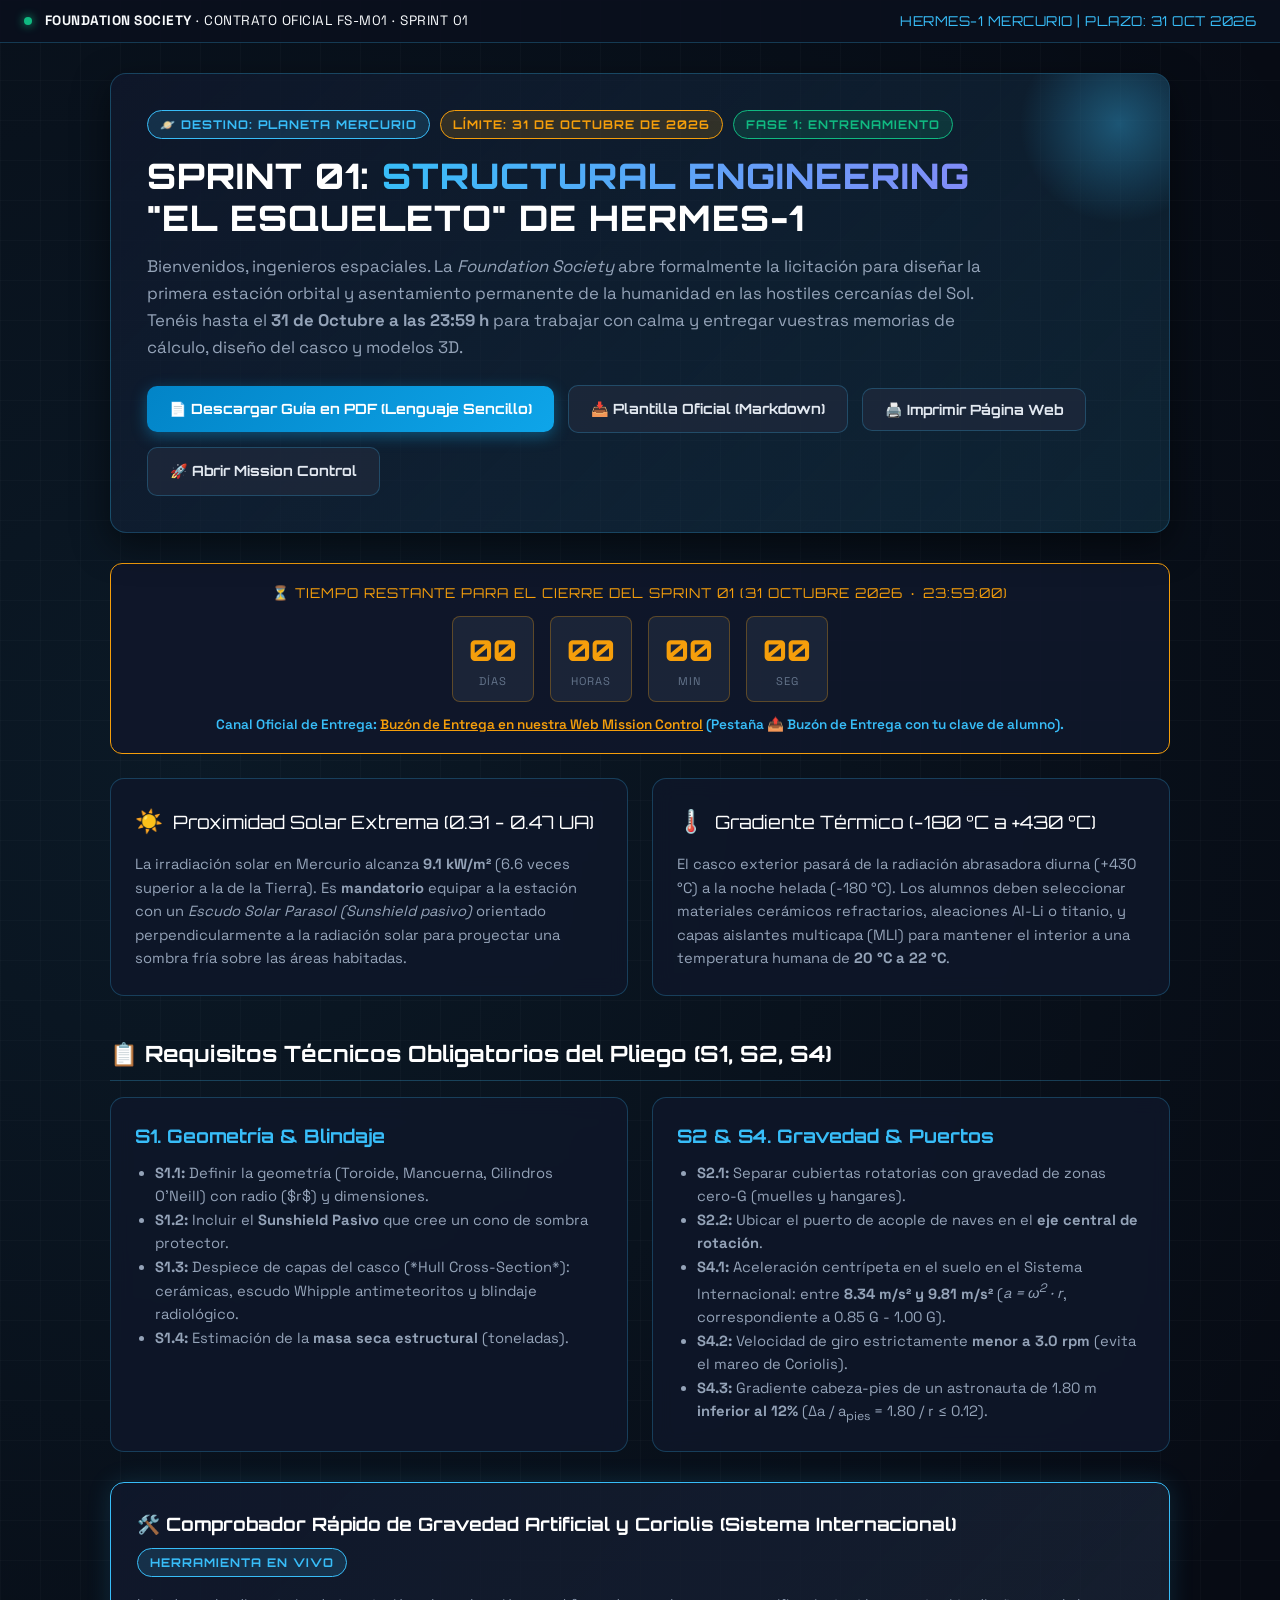
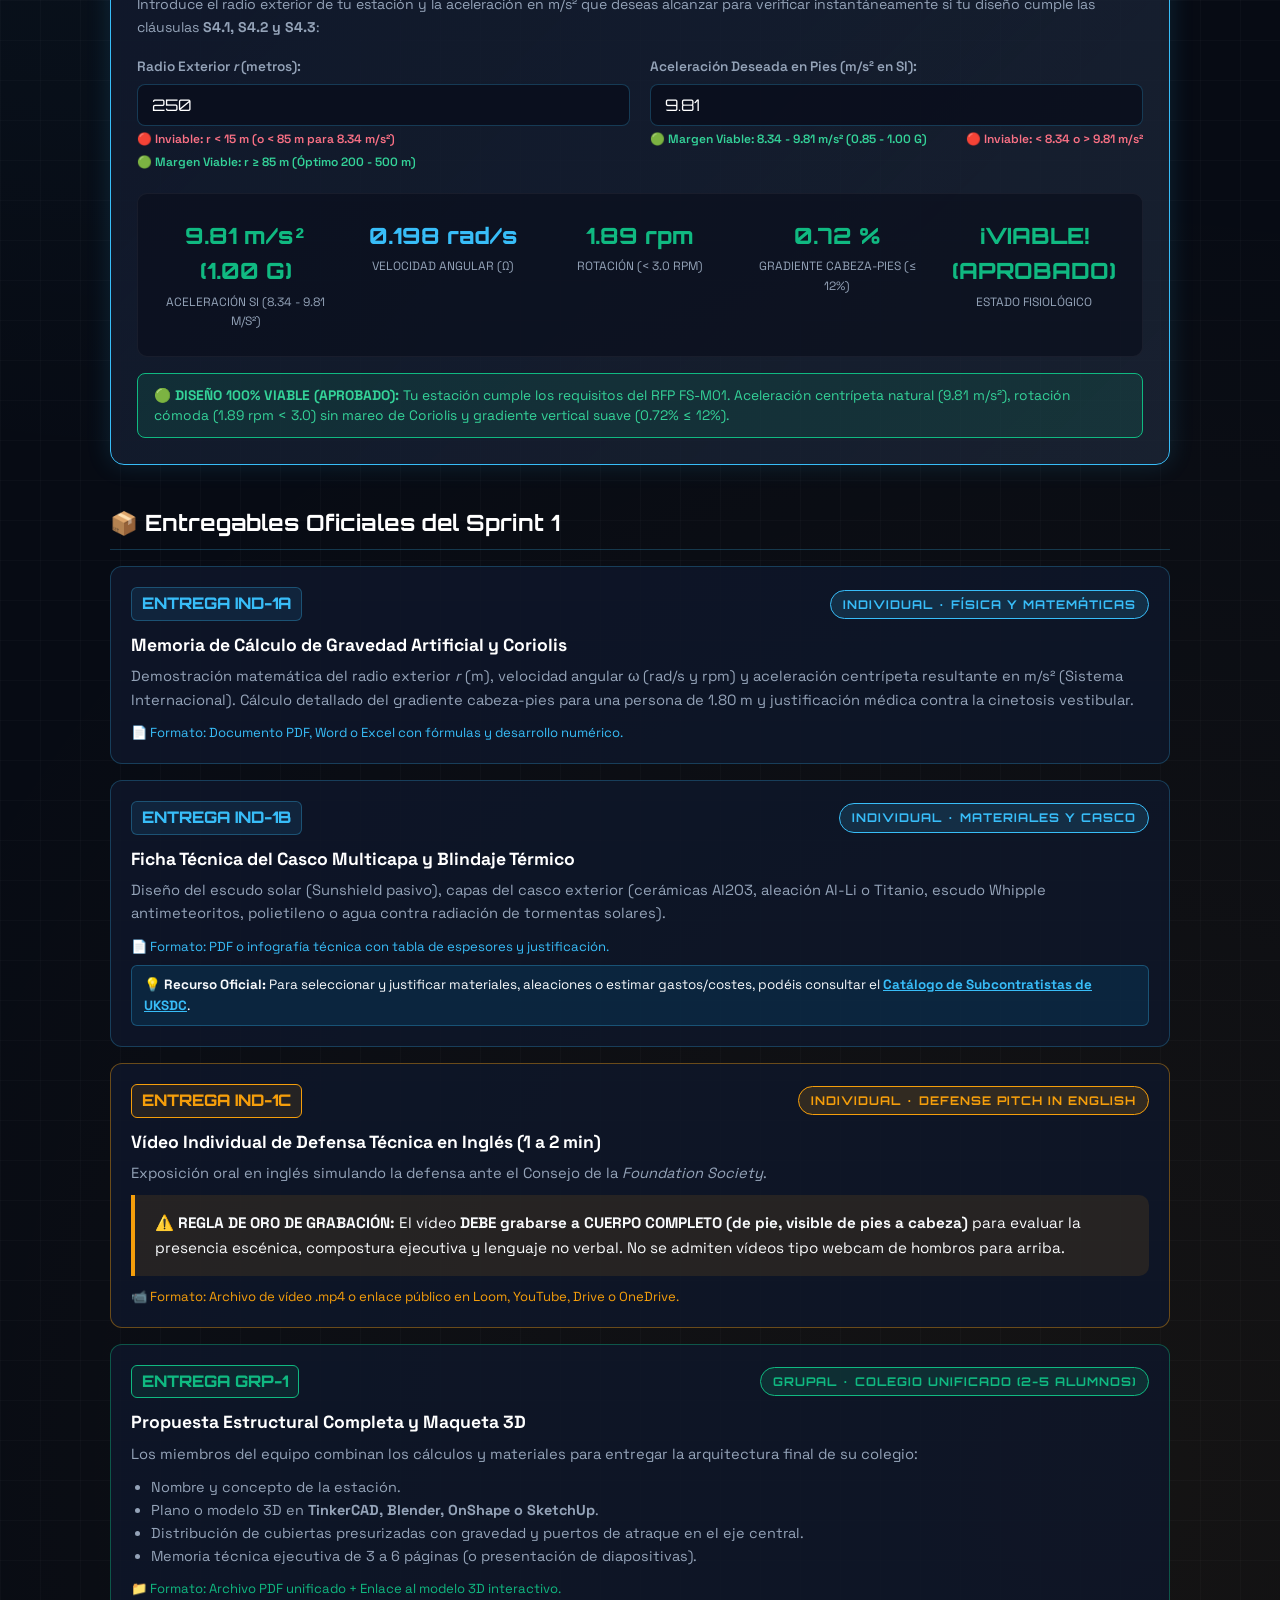
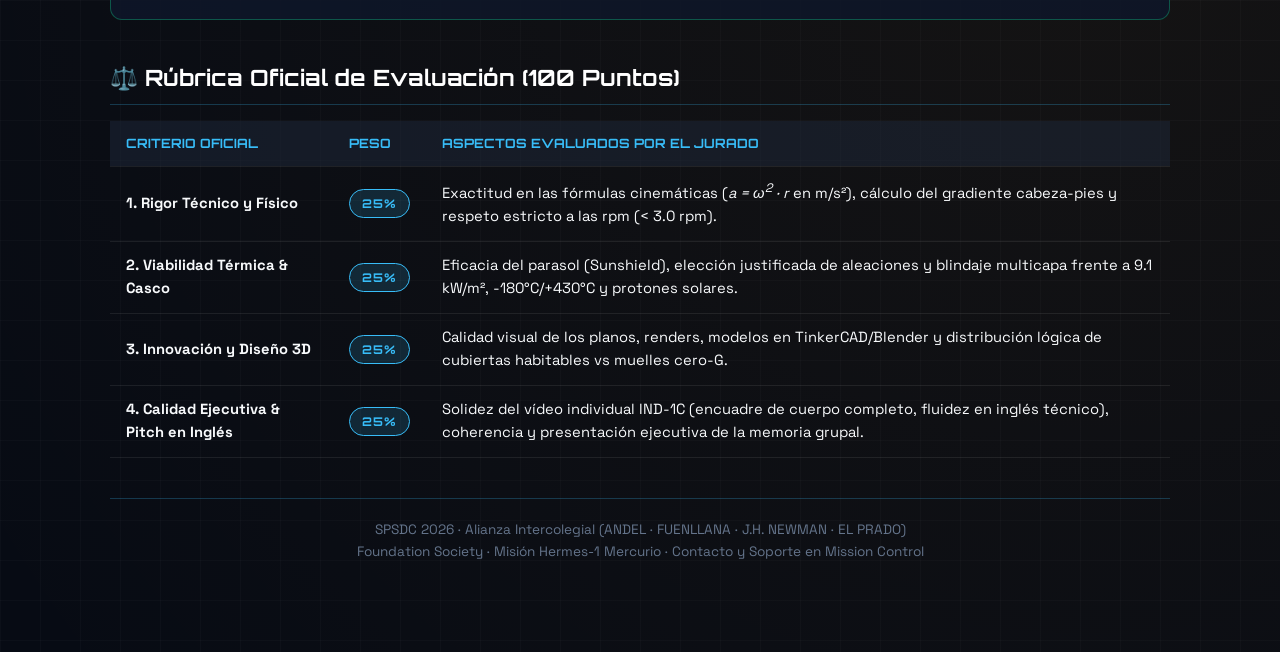
==== commit c990009e: "feat(calculators): add dynamic viability ranges and badges for gravity and ECLSS calculators" ====
--- a/GUIA_ESTUDIANTE_SPRINT_01.html
+++ b/GUIA_ESTUDIANTE_SPRINT_01.html
@@ -595,10 +595,18 @@
         <div class="form-group">
           <label for="inputRadius">Radio Exterior <em>r</em> (metros):</label>
           <input type="number" id="inputRadius" value="250" min="10" max="2000" step="10" oninput="calculateGravity()">
+          <div style="font-size:0.75rem; margin-top:4px; display:flex; justify-content:space-between; flex-wrap:wrap; gap:4px;">
+            <span style="color:#fb7185; font-weight:600;">🔴 Inviable: r &lt; 15 m (o &lt; 85 m para 8.34 m/s²)</span>
+            <span style="color:#34d399; font-weight:600;">🟢 Margen Viable: r &ge; 85 m (Óptimo 200 - 500 m)</span>
+          </div>
         </div>
         <div class="form-group">
           <label for="inputGravity">Aceleración Deseada en Pies (m/s² en SI):</label>
           <input type="number" id="inputGravity" value="9.81" min="5.0" max="15.0" step="0.1" oninput="calculateGravity()">
+          <div style="font-size:0.75rem; margin-top:4px; display:flex; justify-content:space-between; flex-wrap:wrap; gap:4px;">
+            <span style="color:#34d399; font-weight:600;">🟢 Margen Viable: 8.34 - 9.81 m/s² (0.85 - 1.00 G)</span>
+            <span style="color:#fb7185; font-weight:600;">🔴 Inviable: &lt; 8.34 o &gt; 9.81 m/s²</span>
+          </div>
         </div>
       </div>
 
